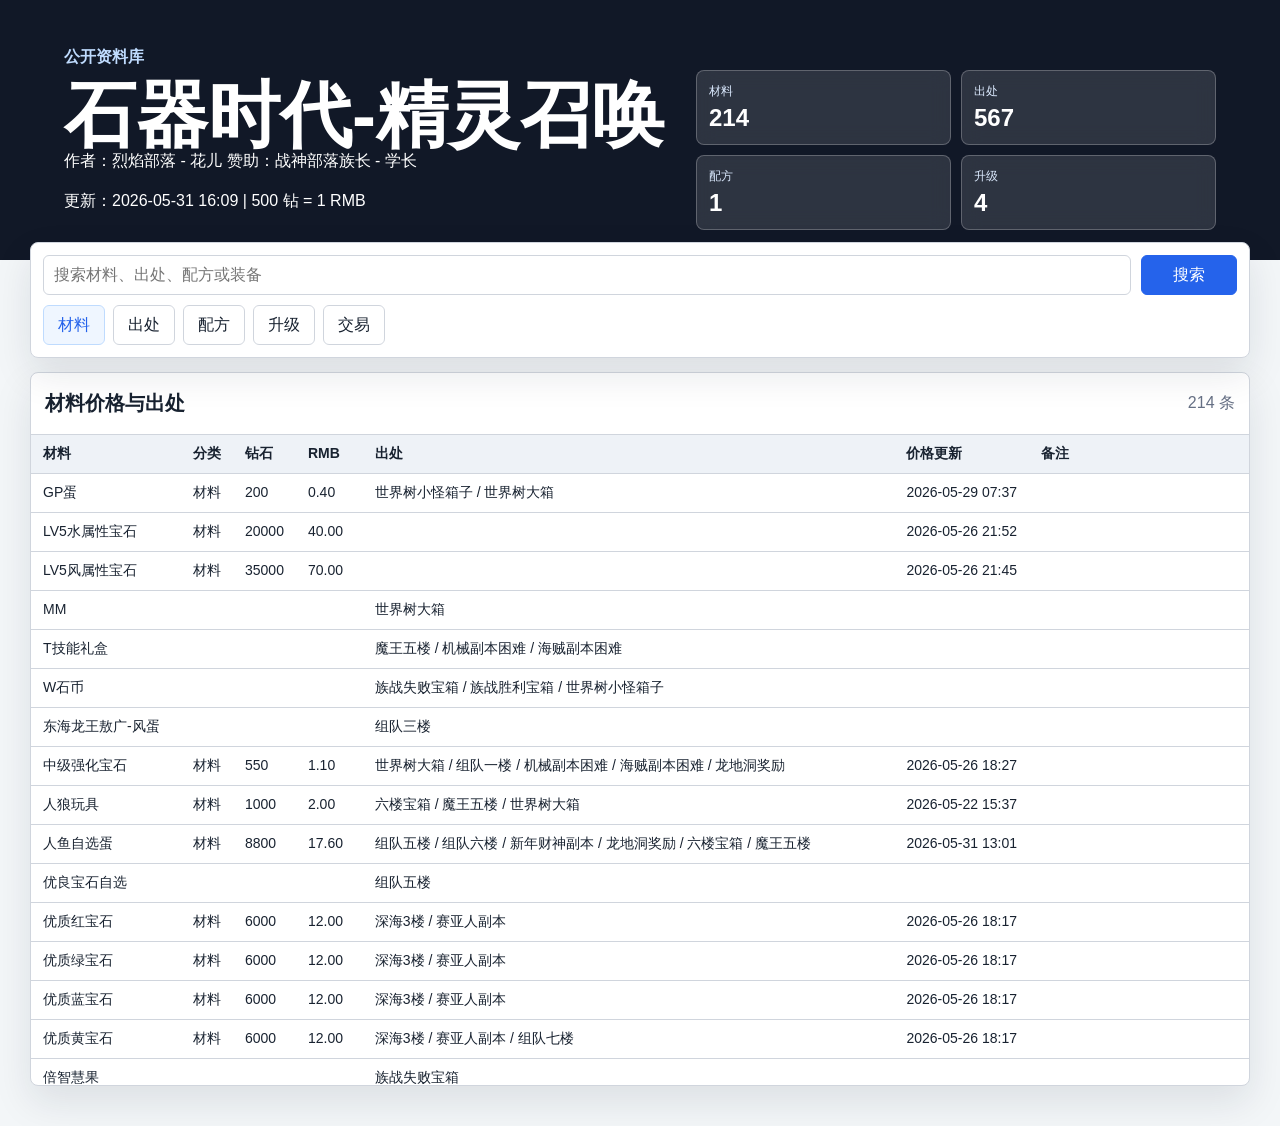
==== index.html @ 15d81a4f "Update index.html" ====
<!doctype html>
<html lang="zh-CN">
  <head>
    <meta charset="utf-8" />
    <meta name="viewport" content="width=device-width, initial-scale=1" />
    <title>石器时代-精灵召唤</title>
    <link rel="stylesheet" href="styles.css" />
    <script src="app.js" defer></script>
  </head>
  <body>
    <header class="hero">
      <div class="hero-copy">
        <p class="eyebrow">公开资料库</p>
        <h1>石器时代-精灵召唤</h1>
        <div class="credits">
          <span>作者：烈焰部落 - 花儿</span>
          <span>赞助：战神部落族长 - 学长</span>
        </div>
        <p id="siteMeta">正在载入资料...</p>
      </div>
      <div class="summary-strip" id="summaryStrip"></div>
    </header>

    <main class="shell">
      <section class="search-band">
        <div class="search-row">
          <input id="searchInput" type="search" placeholder="搜索材料、出处、配方或装备" autocomplete="off" />
          <button id="searchButton">搜索</button>
        </div>
        <div class="tabs" role="tablist">
          <button class="tab active" data-view="materials">材料</button>
          <button class="tab" data-view="sources">出处</button>
          <button class="tab" data-view="recipes">配方</button>
          <button class="tab" data-view="upgrades">升级</button>
          <button class="tab" data-view="trade">交易</button>
        </div>
      </section>

      <section id="view-materials" class="view active">
        <div class="section-head">
          <h2>材料价格与出处</h2>
          <span id="materialsCount"></span>
        </div>
        <div class="table-wrap">
          <table id="materialsTable"></table>
        </div>
      </section>

      <section id="view-sources" class="view">
        <div class="section-head">
          <h2>出处掉落</h2>
          <span id="sourcesCount"></span>
        </div>
        <div id="sourceGroups" class="source-grid"></div>
      </section>

      <section id="view-recipes" class="view">
        <div class="section-head">
          <h2>配方计算</h2>
          <div class="inline-form">
            <label>目标数量 <input id="recipeTargetQty" type="number" min="1" value="1" /></label>
            <label>稳妥 <select id="recipeConfidence"><option value="0.90">90%</option><option value="0.95" selected>95%</option><option value="0.99">99%</option></select></label>
          </div>
        </div>
        <div id="recipeCards" class="card-grid"></div>
      </section>

      <section id="view-upgrades" class="view">
        <div class="section-head">
          <h2>升级材料</h2>
          <div class="inline-form">
            <label>起始 <input id="upgradeFrom" type="number" min="0" value="0" /></label>
            <label>目标 <input id="upgradeTo" type="number" min="1" value="20" /></label>
            <label>稳妥 <select id="upgradeConfidence"><option value="0.90">90%</option><option value="0.95" selected>95%</option><option value="0.99">99%</option></select></label>
          </div>
        </div>
        <div id="upgradeCards" class="card-grid"></div>
      </section>

      <section id="view-trade" class="view">
        <div class="section-head">
          <h2>交易钻石计算</h2>
          <span id="tradeRatioLabel"></span>
        </div>
        <div class="tool-grid">
          <article class="tool-panel">
            <h3>按到账反推</h3>
            <div class="tool-form">
              <label>希望对方到账 <input id="tradeTargetNet" type="number" min="0" value="10000" /></label>
              <label>交易税率 <input id="tradeTaxRate" type="number" min="0" max="99" step="0.1" value="5" /></label>
            </div>
            <div class="result-grid">
              <div class="result-box"><span>需要交易</span><strong id="tradeRequiredGross">-</strong></div>
              <div class="result-box"><span>扣税</span><strong id="tradeRequiredTax">-</strong></div>
              <div class="result-box"><span>预计到账</span><strong id="tradeGuaranteedNet">-</strong></div>
            </div>
          </article>
          <article class="tool-panel">
            <h3>按实际交易计算</h3>
            <div class="tool-form">
              <label>实际交易 <input id="tradeGross" type="number" min="0" value="10000" /></label>
            </div>
            <div class="result-grid">
              <div class="result-box"><span>对方收到</span><strong id="tradeActualNet">-</strong></div>
              <div class="result-box"><span>扣税</span><strong id="tradeActualTax">-</strong></div>
              <div class="result-box"><span>折合 RMB</span><strong id="tradeActualRmb">-</strong></div>
            </div>
          </article>
        </div>
      </section>
    </main>
  </body>
</html>
---- styles.css ----
:root {
  --ink: #182230;
  --muted: #667085;
  --line: #d0d5dd;
  --paper: #ffffff;
  --mist: #f3f6f8;
  --navy: #111827;
  --blue: #2563eb;
  --teal: #0f766e;
  --amber: #b45309;
  --rose: #be123c;
  --shadow: 0 16px 38px rgba(24, 34, 48, 0.1);
  font-family: -apple-system, BlinkMacSystemFont, "Segoe UI", "PingFang SC", "Microsoft YaHei", sans-serif;
}

* {
  box-sizing: border-box;
}

body {
  margin: 0;
  background: var(--mist);
  color: var(--ink);
}

button,
input,
select {
  font: inherit;
}

button {
  min-height: 40px;
  border: 1px solid var(--line);
  border-radius: 6px;
  background: var(--paper);
  color: var(--ink);
  padding: 0 14px;
  cursor: pointer;
}

button:hover {
  border-color: var(--blue);
}

input,
select {
  min-height: 40px;
  border: 1px solid var(--line);
  border-radius: 6px;
  padding: 8px 10px;
  background: white;
  color: var(--ink);
}

.hero {
  min-height: 260px;
  display: grid;
  grid-template-columns: minmax(0, 1fr) minmax(280px, 520px);
  gap: 24px;
  align-items: end;
  padding: 42px clamp(18px, 5vw, 72px) 30px;
  background: #111827;
  color: white;
}

.eyebrow {
  margin: 0 0 10px;
  color: #bfdbfe;
  font-size: 14px;
  font-weight: 700;
}

.hero h1 {
  margin: 0;
  font-size: clamp(38px, 6vw, 72px);
  line-height: 1;
  letter-spacing: 0;
}

.hero p {
  max-width: 760px;
  font-size: 16px;
  line-height: 1.6;
}

.summary-strip {
  display: grid;
  grid-template-columns: repeat(2, minmax(0, 1fr));
  gap: 10px;
}

.summary-card {
  border: 1px solid rgba(255, 255, 255, 0.24);
  border-radius: 8px;
  padding: 12px;
  background: rgba(255, 255, 255, 0.12);
  backdrop-filter: blur(10px);
}

.summary-card span {
  display: block;
  color: #dbeafe;
  font-size: 12px;
}

.summary-card strong {
  display: block;
  margin-top: 4px;
  font-size: 24px;
}

.shell {
  width: min(1220px, calc(100vw - 28px));
  margin: -18px auto 40px;
}

.search-band,
.view {
  background: var(--paper);
  border: 1px solid var(--line);
  border-radius: 8px;
  box-shadow: var(--shadow);
}

.search-band {
  position: sticky;
  top: 0;
  z-index: 5;
  padding: 12px;
  margin-bottom: 14px;
}

.search-row {
  display: grid;
  grid-template-columns: minmax(0, 1fr) auto;
  gap: 10px;
}

.search-row button {
  background: var(--blue);
  border-color: var(--blue);
  color: white;
  min-width: 96px;
}

.tabs {
  display: flex;
  gap: 8px;
  overflow-x: auto;
  padding-top: 10px;
}

.tab.active {
  border-color: #bfdbfe;
  background: #eff6ff;
  color: var(--blue);
}

.view {
  display: none;
  overflow: hidden;
}

.view.active {
  display: block;
}

.section-head {
  display: flex;
  justify-content: space-between;
  gap: 16px;
  align-items: center;
  min-height: 62px;
  padding: 12px 14px;
  border-bottom: 1px solid var(--line);
}

.section-head h2 {
  margin: 0;
  font-size: 20px;
}

.section-head span {
  color: var(--muted);
}

.inline-form {
  display: flex;
  gap: 10px;
  flex-wrap: wrap;
  align-items: center;
  color: var(--muted);
  font-size: 13px;
}

.inline-form input,
.inline-form select {
  width: 92px;
  min-height: 34px;
}

.table-wrap {
  overflow: auto;
  max-height: 650px;
}

table {
  width: 100%;
  border-collapse: collapse;
  font-size: 14px;
}

th,
td {
  padding: 10px 12px;
  border-bottom: 1px solid var(--line);
  text-align: left;
  vertical-align: top;
  white-space: nowrap;
}

th {
  position: sticky;
  top: 0;
  background: #eef2f7;
  z-index: 2;
}

td.wrap {
  white-space: normal;
  min-width: 220px;
}

.source-grid,
.card-grid {
  display: grid;
  grid-template-columns: repeat(auto-fit, minmax(300px, 1fr));
  gap: 12px;
  padding: 14px;
}

.source-card,
.info-card {
  border: 1px solid var(--line);
  border-radius: 8px;
  background: #fbfcfe;
  padding: 12px;
}

.source-card h3,
.info-card h3 {
  margin: 0 0 8px;
  font-size: 17px;
}

.chip-row {
  display: flex;
  flex-wrap: wrap;
  gap: 6px;
}

.chip {
  border: 1px solid #c7d2fe;
  background: #eef2ff;
  color: #3730a3;
  border-radius: 999px;
  padding: 4px 8px;
  font-size: 12px;
}

.metric-grid {
  display: grid;
  grid-template-columns: repeat(3, minmax(0, 1fr));
  gap: 8px;
  margin: 10px 0;
}

.metric {
  border: 1px solid var(--line);
  border-radius: 8px;
  background: white;
  padding: 8px;
}

.metric span {
  display: block;
  color: var(--muted);
  font-size: 12px;
}

.metric strong {
  color: var(--teal);
}

.materials-list {
  margin: 10px 0 0;
  padding: 0;
  list-style: none;
}

.materials-list li {
  display: flex;
  justify-content: space-between;
  gap: 12px;
  border-top: 1px solid var(--line);
  padding: 8px 0;
}

.muted {
  color: var(--muted);
}

.empty {
  padding: 22px;
  color: var(--muted);
}

@media (max-width: 820px) {
  .hero {
    grid-template-columns: 1fr;
    min-height: 320px;
  }

  .summary-strip {
    grid-template-columns: repeat(2, minmax(0, 1fr));
  }

  .section-head {
    align-items: flex-start;
    flex-direction: column;
  }
}

@media (max-width: 560px) {
  .hero {
    padding: 34px 16px 26px;
  }

  .summary-strip,
  .search-row,
  .metric-grid {
    grid-template-columns: 1fr;
  }

  th,
  td {
    padding: 9px 10px;
  }
}
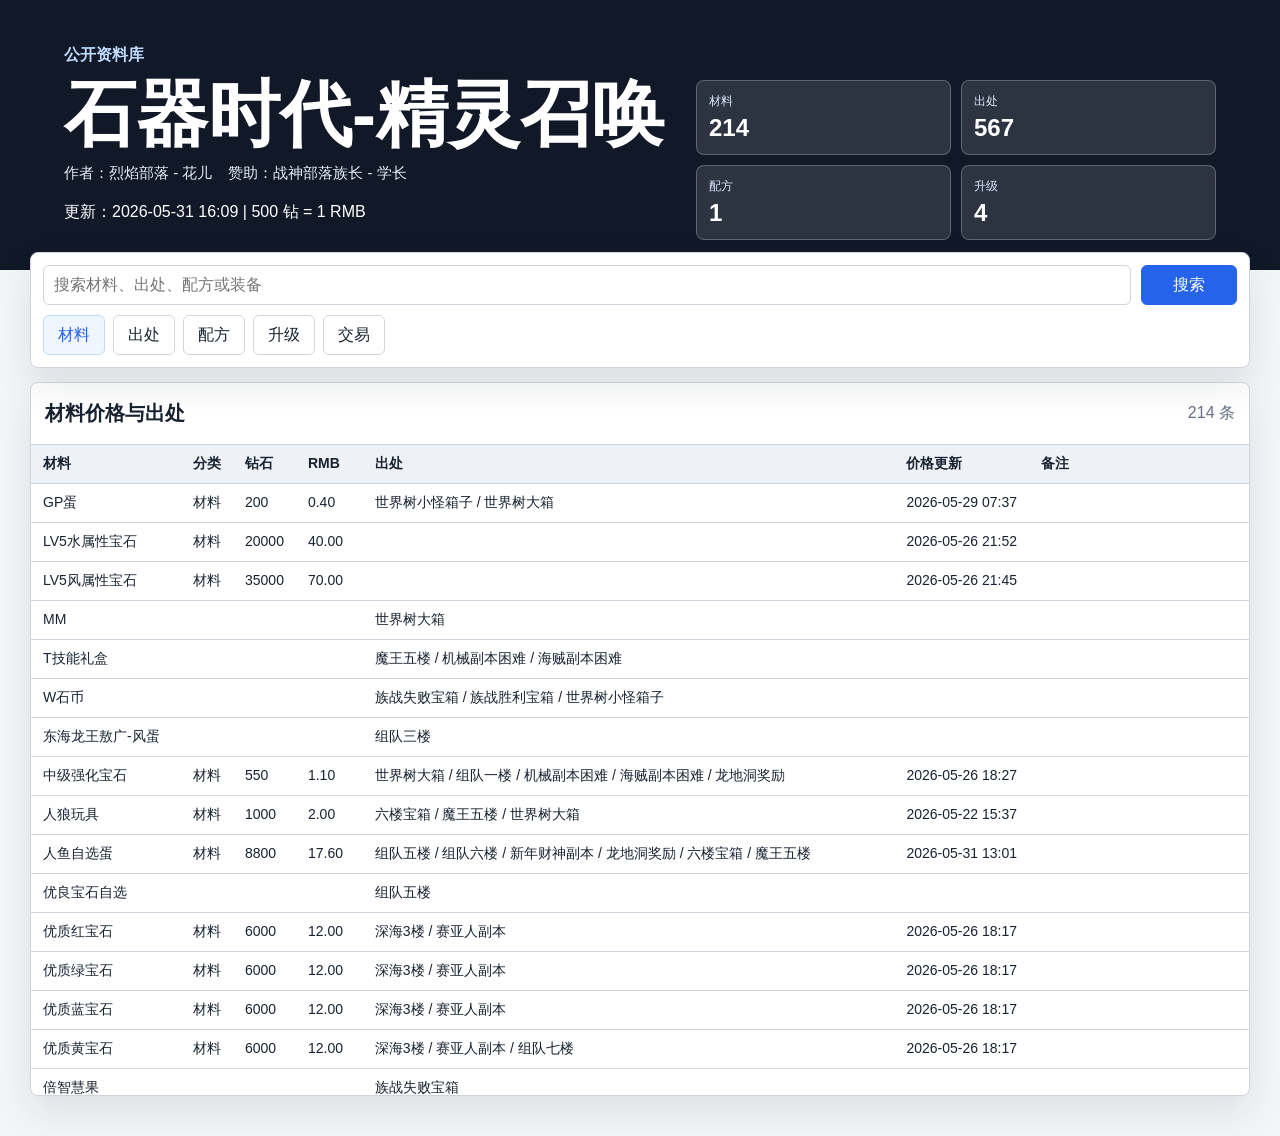
==== commit 29f99bcb: "Update index.html" ====
--- a/index.html
+++ b/index.html
@@ -4,8 +4,8 @@
     <meta charset="utf-8" />
     <meta name="viewport" content="width=device-width, initial-scale=1" />
     <title>石器时代-精灵召唤</title>
-    <link rel="stylesheet" href="styles.css" />
-    <script src="app.js" defer></script>
+    <link rel="stylesheet" href="styles.css?v=20260531-trade" />
+    <script src="app.js?v=20260531-trade" defer></script>
   </head>
   <body>
     <header class="hero">
--- a/styles.css
+++ b/styles.css
@@ -84,6 +84,15 @@
   line-height: 1.6;
 }
 
+.credits {
+  display: flex;
+  flex-wrap: wrap;
+  gap: 8px 16px;
+  margin-top: 14px;
+  color: #e5edf8;
+  font-size: 15px;
+}
+
 .summary-strip {
   display: grid;
   grid-template-columns: repeat(2, minmax(0, 1fr));
@@ -311,6 +320,66 @@
   color: var(--muted);
 }
 
+.tool-grid {
+  display: grid;
+  grid-template-columns: repeat(2, minmax(0, 1fr));
+  gap: 14px;
+  padding: 14px;
+}
+
+.tool-panel {
+  border: 1px solid var(--line);
+  border-radius: 8px;
+  background: #fbfcfe;
+  padding: 14px;
+}
+
+.tool-panel h3 {
+  margin: 0 0 12px;
+  font-size: 17px;
+}
+
+.tool-form {
+  display: grid;
+  grid-template-columns: repeat(2, minmax(0, 1fr));
+  gap: 10px;
+  color: var(--muted);
+  font-size: 13px;
+}
+
+.tool-form label {
+  display: grid;
+  gap: 6px;
+}
+
+.result-grid {
+  display: grid;
+  grid-template-columns: repeat(3, minmax(0, 1fr));
+  gap: 8px;
+  margin-top: 12px;
+}
+
+.result-box {
+  border: 1px solid var(--line);
+  border-radius: 8px;
+  background: white;
+  padding: 10px;
+}
+
+.result-box span {
+  display: block;
+  color: var(--muted);
+  font-size: 12px;
+}
+
+.result-box strong {
+  display: block;
+  margin-top: 4px;
+  color: var(--teal);
+  font-size: 18px;
+  word-break: break-word;
+}
+
 .empty {
   padding: 22px;
   color: var(--muted);
@@ -330,6 +399,10 @@
     align-items: flex-start;
     flex-direction: column;
   }
+
+  .tool-grid {
+    grid-template-columns: 1fr;
+  }
 }
 
 @media (max-width: 560px) {
@@ -339,7 +412,9 @@
 
   .summary-strip,
   .search-row,
-  .metric-grid {
+  .metric-grid,
+  .tool-form,
+  .result-grid {
     grid-template-columns: 1fr;
   }
 
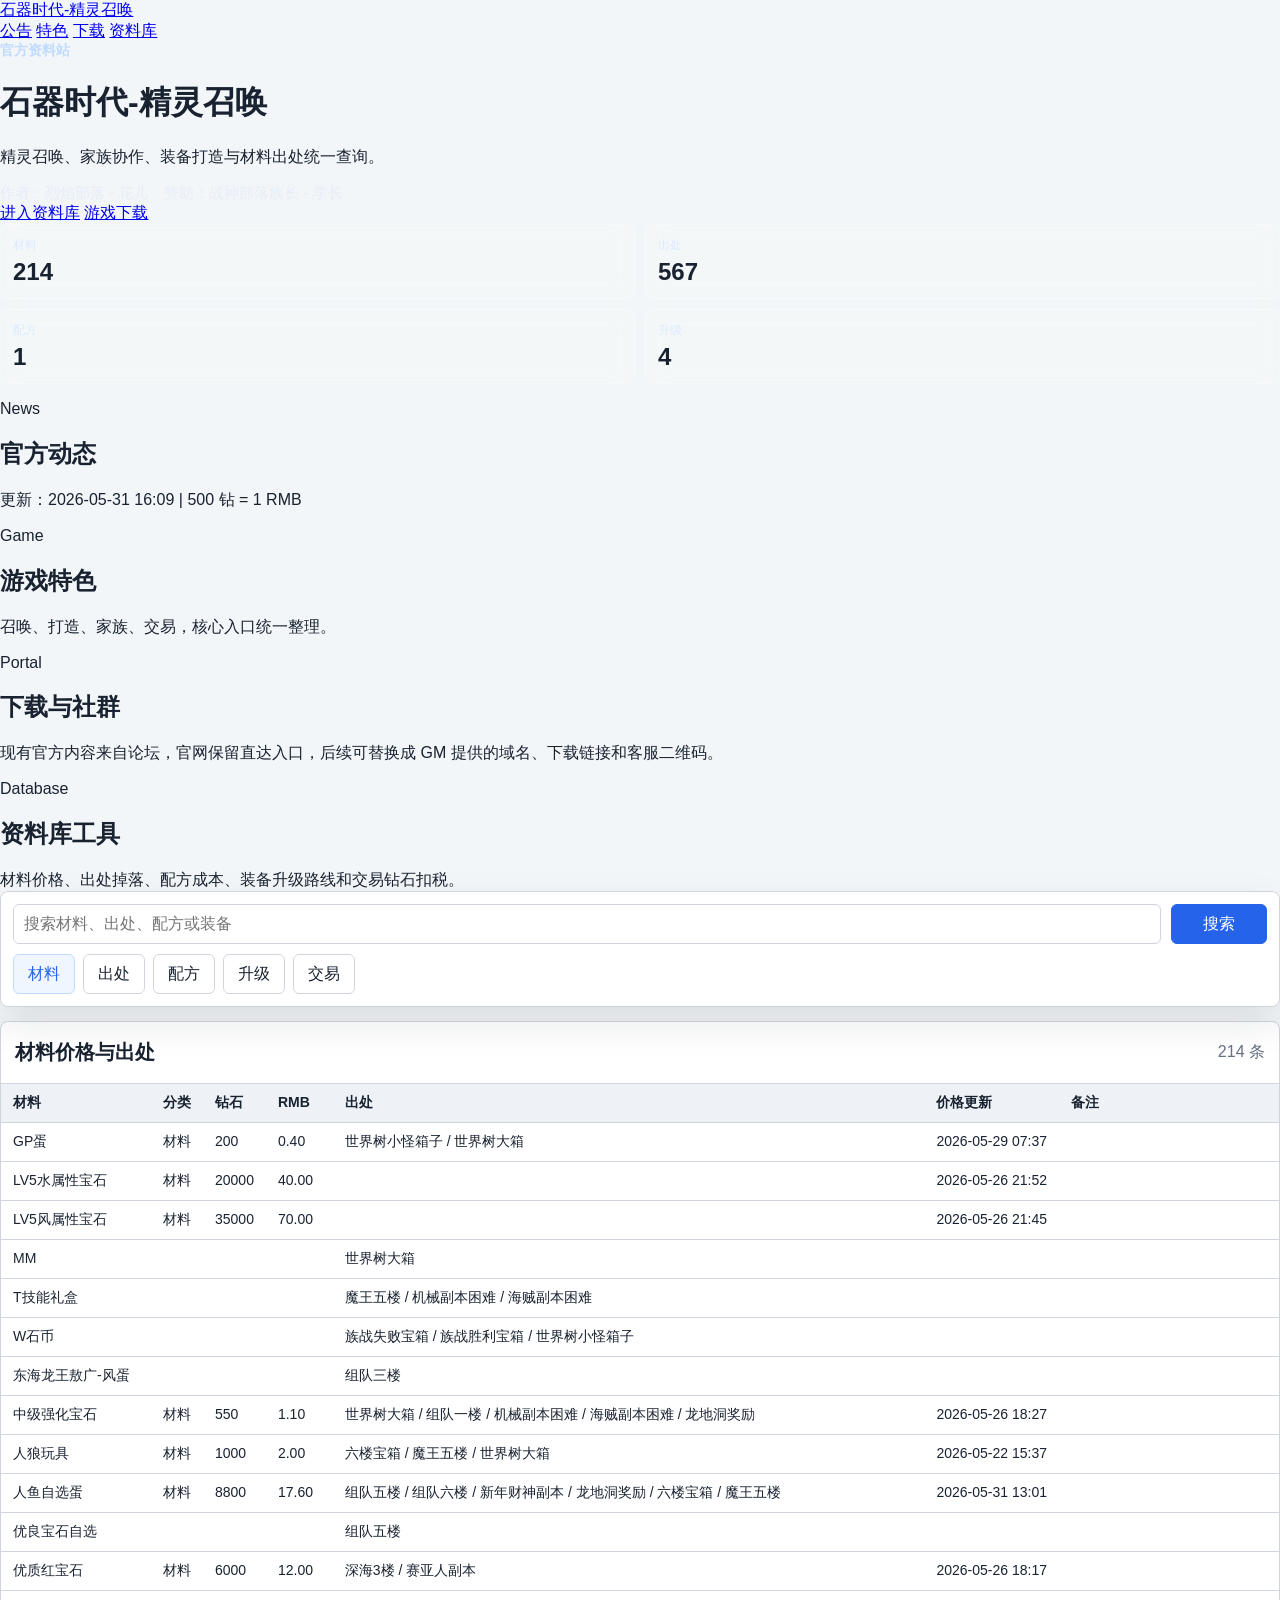
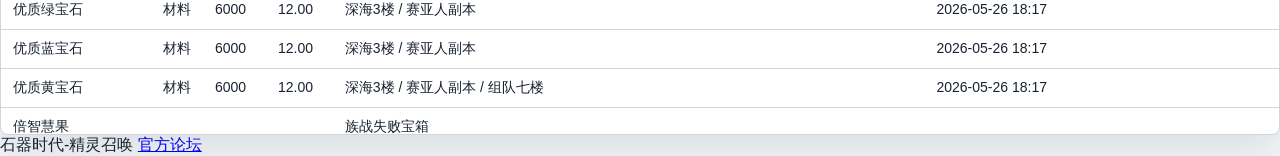
==== commit f5db8409: "Redesign official homepage" ====
--- a/index.html
+++ b/index.html
@@ -4,110 +4,167 @@
     <meta charset="utf-8" />
     <meta name="viewport" content="width=device-width, initial-scale=1" />
     <title>石器时代-精灵召唤</title>
-    <link rel="stylesheet" href="styles.css?v=20260531-trade" />
-    <script src="app.js?v=20260531-trade" defer></script>
+    <meta name="description" content="石器时代-精灵召唤官方网站，提供公告、下载、攻略入口、材料库、升级计算与交易钻石计算。" />
+    <link rel="stylesheet" href="styles.css?v=20260531-official" />
+    <script src="app.js?v=20260531-official" defer></script>
   </head>
   <body>
-    <header class="hero">
-      <div class="hero-copy">
-        <p class="eyebrow">公开资料库</p>
-        <h1>石器时代-精灵召唤</h1>
-        <div class="credits">
-          <span>作者：烈焰部落 - 花儿</span>
-          <span>赞助：战神部落族长 - 学长</span>
+    <header class="site-hero" id="home">
+      <nav class="site-nav" aria-label="主导航">
+        <a class="brand-mark" href="#home">石器时代-精灵召唤</a>
+        <div class="nav-links">
+          <a href="#news">公告</a>
+          <a href="#features">特色</a>
+          <a href="#download">下载</a>
+          <a href="#database">资料库</a>
         </div>
-        <p id="siteMeta">正在载入资料...</p>
+      </nav>
+
+      <div class="hero-grid">
+        <div class="hero-copy">
+          <p class="eyebrow" id="heroBadge">官方资料站</p>
+          <h1 id="heroTitle">石器时代-精灵召唤</h1>
+          <p id="heroBody">精灵召唤、家族协作、装备打造与材料出处统一查询。</p>
+          <div class="credits">
+            <span id="heroAuthor">作者：烈焰部落 - 花儿</span>
+            <span id="heroSponsor">赞助：战神部落族长 - 学长</span>
+          </div>
+          <div class="hero-actions">
+            <a class="primary-action" href="#database">进入资料库</a>
+            <a class="secondary-action" id="heroDownloadLink" href="https://www.djinhe.cn/forum.php?mod=forumdisplay&fid=2" target="_blank" rel="noopener">游戏下载</a>
+          </div>
+        </div>
+        <div class="summary-strip" id="summaryStrip"></div>
       </div>
-      <div class="summary-strip" id="summaryStrip"></div>
     </header>
 
-    <main class="shell">
-      <section class="search-band">
-        <div class="search-row">
-          <input id="searchInput" type="search" placeholder="搜索材料、出处、配方或装备" autocomplete="off" />
-          <button id="searchButton">搜索</button>
+    <main>
+      <section class="official-section intro-band" id="news">
+        <div class="section-title">
+          <p>News</p>
+          <h2>官方动态</h2>
+          <span id="siteMeta">正在载入资料...</span>
         </div>
-        <div class="tabs" role="tablist">
-          <button class="tab active" data-view="materials">材料</button>
-          <button class="tab" data-view="sources">出处</button>
-          <button class="tab" data-view="recipes">配方</button>
-          <button class="tab" data-view="upgrades">升级</button>
-          <button class="tab" data-view="trade">交易</button>
-        </div>
+        <div class="news-grid" id="officialAnnouncements"></div>
       </section>
 
-      <section id="view-materials" class="view active">
-        <div class="section-head">
-          <h2>材料价格与出处</h2>
-          <span id="materialsCount"></span>
+      <section class="official-section" id="features">
+        <div class="section-title">
+          <p>Game</p>
+          <h2>游戏特色</h2>
+          <span>召唤、打造、家族、交易，核心入口统一整理。</span>
         </div>
-        <div class="table-wrap">
-          <table id="materialsTable"></table>
-        </div>
+        <div class="feature-grid" id="featureGrid"></div>
       </section>
 
-      <section id="view-sources" class="view">
-        <div class="section-head">
-          <h2>出处掉落</h2>
-          <span id="sourcesCount"></span>
+      <section class="official-section download-band" id="download">
+        <div class="download-copy">
+          <p>Portal</p>
+          <h2>下载与社群</h2>
+          <span>现有官方内容来自论坛，官网保留直达入口，后续可替换成 GM 提供的域名、下载链接和客服二维码。</span>
         </div>
-        <div id="sourceGroups" class="source-grid"></div>
+        <div class="link-grid" id="officialLinks"></div>
       </section>
 
-      <section id="view-recipes" class="view">
-        <div class="section-head">
-          <h2>配方计算</h2>
-          <div class="inline-form">
-            <label>目标数量 <input id="recipeTargetQty" type="number" min="1" value="1" /></label>
-            <label>稳妥 <select id="recipeConfidence"><option value="0.90">90%</option><option value="0.95" selected>95%</option><option value="0.99">99%</option></select></label>
+      <section class="database-shell" id="database">
+        <div class="database-head">
+          <p>Database</p>
+          <h2>资料库工具</h2>
+          <span>材料价格、出处掉落、配方成本、装备升级路线和交易钻石扣税。</span>
+        </div>
+
+        <section class="search-band">
+          <div class="search-row">
+            <input id="searchInput" type="search" placeholder="搜索材料、出处、配方或装备" autocomplete="off" />
+            <button id="searchButton">搜索</button>
           </div>
-        </div>
-        <div id="recipeCards" class="card-grid"></div>
-      </section>
+          <div class="tabs" role="tablist">
+            <button class="tab active" data-view="materials">材料</button>
+            <button class="tab" data-view="sources">出处</button>
+            <button class="tab" data-view="recipes">配方</button>
+            <button class="tab" data-view="upgrades">升级</button>
+            <button class="tab" data-view="trade">交易</button>
+          </div>
+        </section>
 
-      <section id="view-upgrades" class="view">
-        <div class="section-head">
-          <h2>升级材料</h2>
-          <div class="inline-form">
-            <label>起始 <input id="upgradeFrom" type="number" min="0" value="0" /></label>
-            <label>目标 <input id="upgradeTo" type="number" min="1" value="20" /></label>
-            <label>稳妥 <select id="upgradeConfidence"><option value="0.90">90%</option><option value="0.95" selected>95%</option><option value="0.99">99%</option></select></label>
+        <section id="view-materials" class="view active">
+          <div class="section-head">
+            <h2>材料价格与出处</h2>
+            <span id="materialsCount"></span>
           </div>
-        </div>
-        <div id="upgradeCards" class="card-grid"></div>
-      </section>
+          <div class="table-wrap">
+            <table id="materialsTable"></table>
+          </div>
+        </section>
 
-      <section id="view-trade" class="view">
-        <div class="section-head">
-          <h2>交易钻石计算</h2>
-          <span id="tradeRatioLabel"></span>
-        </div>
-        <div class="tool-grid">
-          <article class="tool-panel">
-            <h3>按到账反推</h3>
-            <div class="tool-form">
-              <label>希望对方到账 <input id="tradeTargetNet" type="number" min="0" value="10000" /></label>
-              <label>交易税率 <input id="tradeTaxRate" type="number" min="0" max="99" step="0.1" value="5" /></label>
+        <section id="view-sources" class="view">
+          <div class="section-head">
+            <h2>出处掉落</h2>
+            <span id="sourcesCount"></span>
+          </div>
+          <div id="sourceGroups" class="source-grid"></div>
+        </section>
+
+        <section id="view-recipes" class="view">
+          <div class="section-head">
+            <h2>配方计算</h2>
+            <div class="inline-form">
+              <label>目标数量 <input id="recipeTargetQty" type="number" min="1" value="1" /></label>
+              <label>稳妥 <select id="recipeConfidence"><option value="0.90">90%</option><option value="0.95" selected>95%</option><option value="0.99">99%</option></select></label>
             </div>
-            <div class="result-grid">
-              <div class="result-box"><span>需要交易</span><strong id="tradeRequiredGross">-</strong></div>
-              <div class="result-box"><span>扣税</span><strong id="tradeRequiredTax">-</strong></div>
-              <div class="result-box"><span>预计到账</span><strong id="tradeGuaranteedNet">-</strong></div>
+          </div>
+          <div id="recipeCards" class="card-grid"></div>
+        </section>
+
+        <section id="view-upgrades" class="view">
+          <div class="section-head">
+            <h2>升级材料</h2>
+            <div class="inline-form">
+              <label>起始 <input id="upgradeFrom" type="number" min="0" value="0" /></label>
+              <label>目标 <input id="upgradeTo" type="number" min="1" value="20" /></label>
+              <label>稳妥 <select id="upgradeConfidence"><option value="0.90">90%</option><option value="0.95" selected>95%</option><option value="0.99">99%</option></select></label>
             </div>
-          </article>
-          <article class="tool-panel">
-            <h3>按实际交易计算</h3>
-            <div class="tool-form">
-              <label>实际交易 <input id="tradeGross" type="number" min="0" value="10000" /></label>
-            </div>
-            <div class="result-grid">
-              <div class="result-box"><span>对方收到</span><strong id="tradeActualNet">-</strong></div>
-              <div class="result-box"><span>扣税</span><strong id="tradeActualTax">-</strong></div>
-              <div class="result-box"><span>折合 RMB</span><strong id="tradeActualRmb">-</strong></div>
-            </div>
-          </article>
-        </div>
+          </div>
+          <div id="upgradeCards" class="card-grid"></div>
+        </section>
+
+        <section id="view-trade" class="view">
+          <div class="section-head">
+            <h2>交易钻石计算</h2>
+            <span id="tradeRatioLabel"></span>
+          </div>
+          <div class="tool-grid">
+            <article class="tool-panel">
+              <h3>按到账反推</h3>
+              <div class="tool-form">
+                <label>希望对方到账 <input id="tradeTargetNet" type="number" min="0" value="10000" /></label>
+                <label>交易税率 <input id="tradeTaxRate" type="number" min="0" max="99" step="0.1" value="5" /></label>
+              </div>
+              <div class="result-grid">
+                <div class="result-box"><span>需要交易</span><strong id="tradeRequiredGross">-</strong></div>
+                <div class="result-box"><span>扣税</span><strong id="tradeRequiredTax">-</strong></div>
+                <div class="result-box"><span>预计到账</span><strong id="tradeGuaranteedNet">-</strong></div>
+              </div>
+            </article>
+            <article class="tool-panel">
+              <h3>按实际交易计算</h3>
+              <div class="tool-form">
+                <label>实际交易 <input id="tradeGross" type="number" min="0" value="10000" /></label>
+              </div>
+              <div class="result-grid">
+                <div class="result-box"><span>对方收到</span><strong id="tradeActualNet">-</strong></div>
+                <div class="result-box"><span>扣税</span><strong id="tradeActualTax">-</strong></div>
+                <div class="result-box"><span>折合 RMB</span><strong id="tradeActualRmb">-</strong></div>
+              </div>
+            </article>
+          </div>
+        </section>
       </section>
     </main>
+
+    <footer class="site-footer">
+      <span>石器时代-精灵召唤</span>
+      <a href="https://www.djinhe.cn/" target="_blank" rel="noopener">官方论坛</a>
+    </footer>
   </body>
 </html>
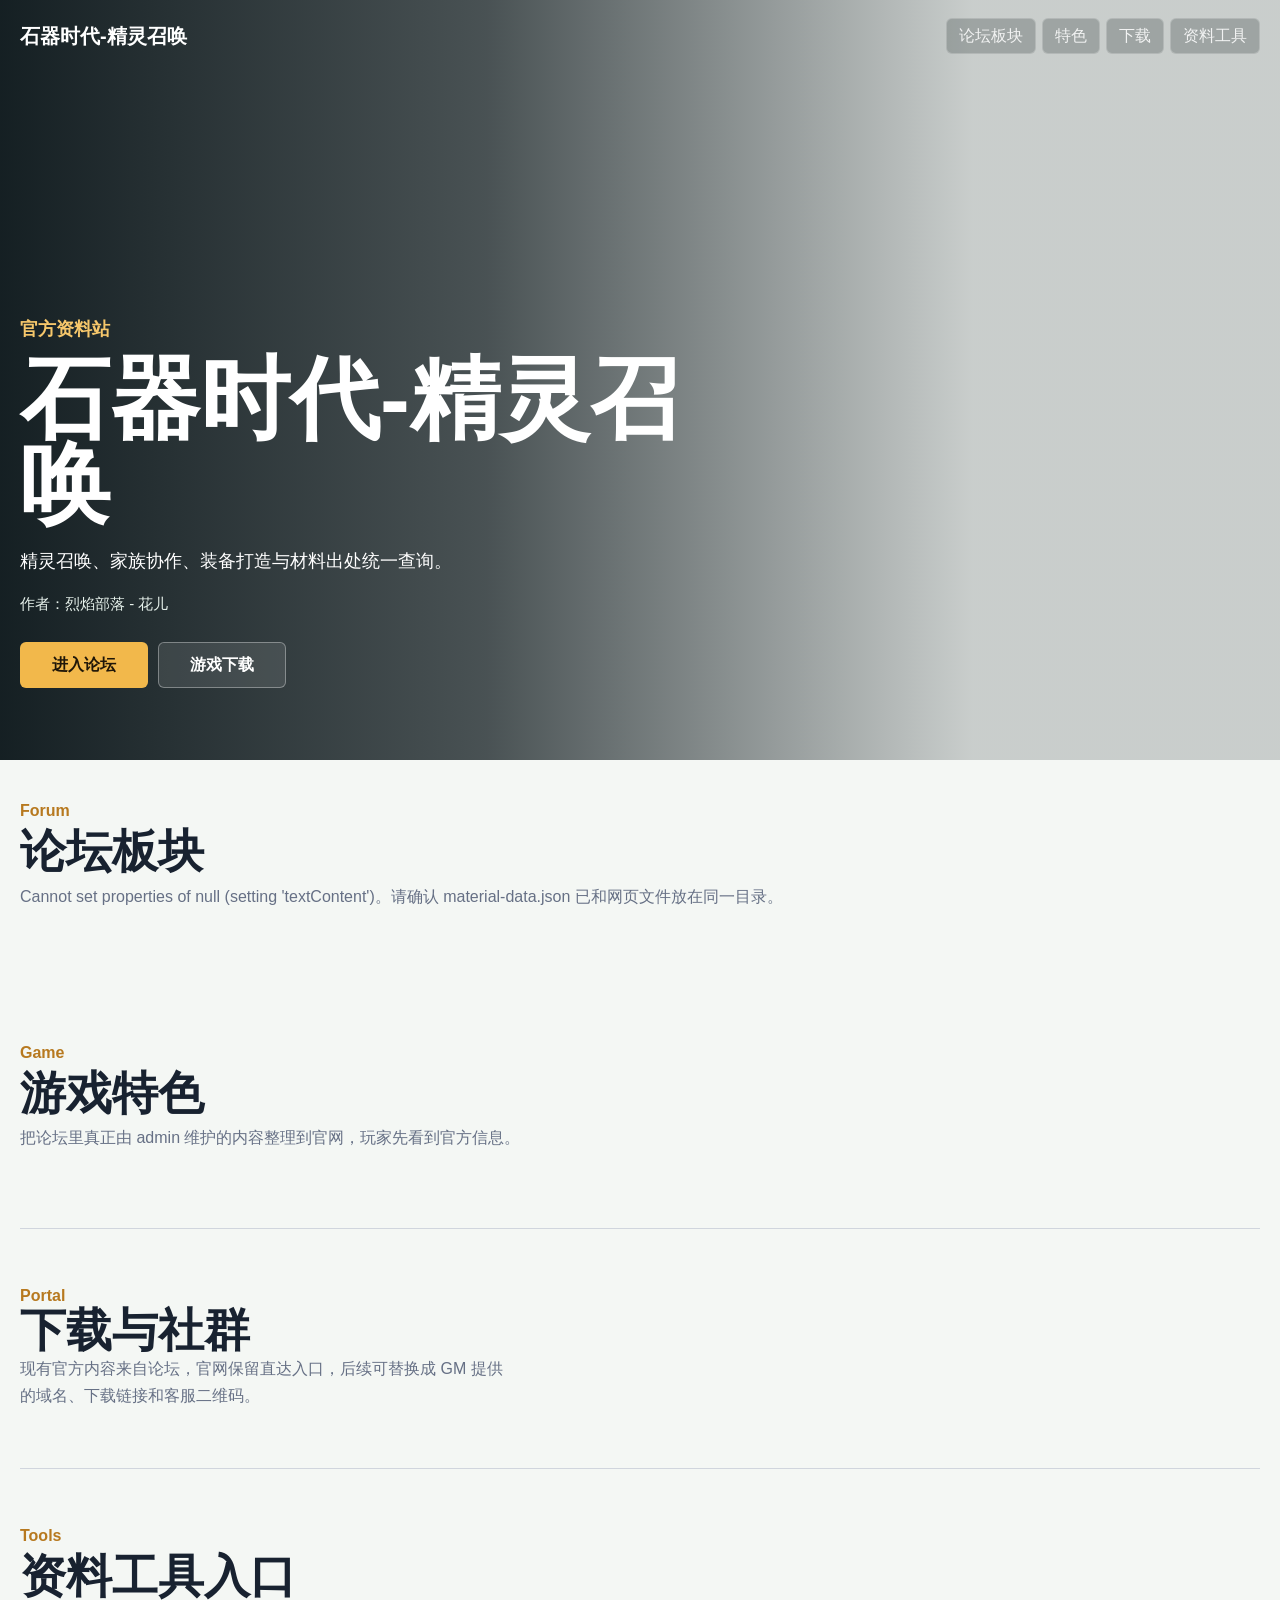
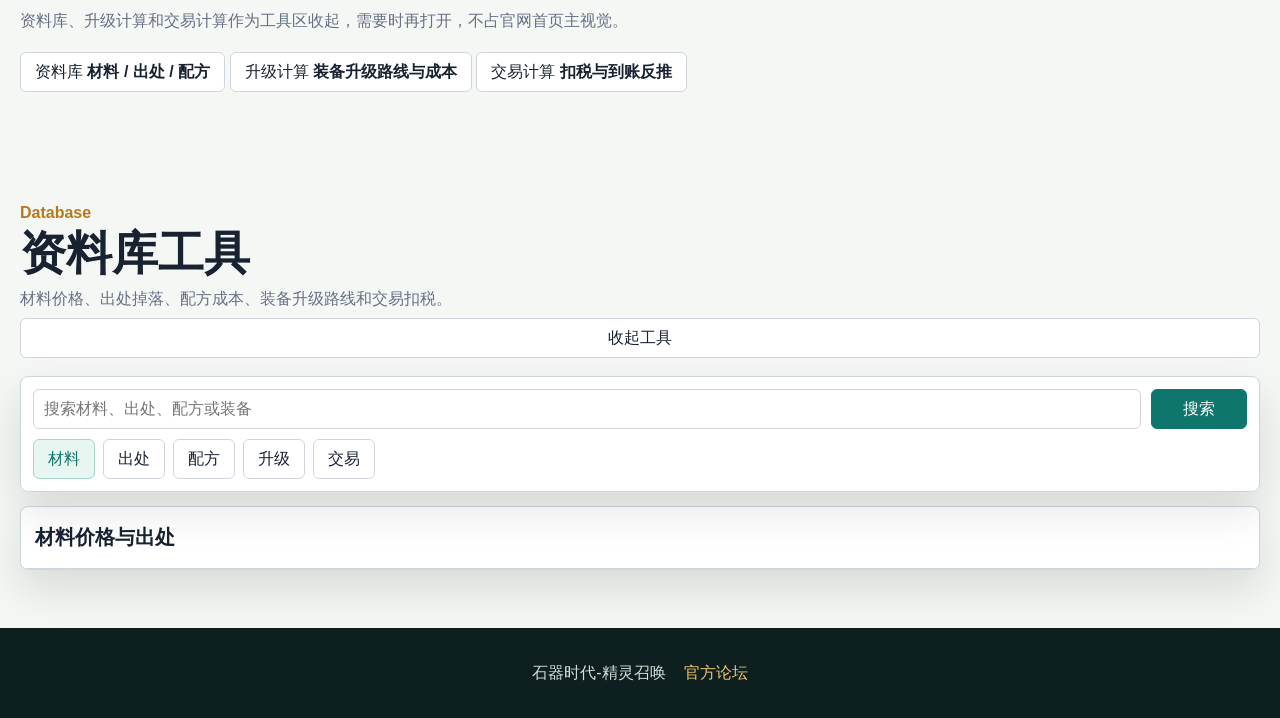
==== commit 86cadac3: "Refine official homepage structure" ====
--- a/index.html
+++ b/index.html
@@ -4,19 +4,19 @@
     <meta charset="utf-8" />
     <meta name="viewport" content="width=device-width, initial-scale=1" />
     <title>石器时代-精灵召唤</title>
-    <meta name="description" content="石器时代-精灵召唤官方网站，提供公告、下载、攻略入口、材料库、升级计算与交易钻石计算。" />
-    <link rel="stylesheet" href="styles.css?v=20260531-official" />
-    <script src="app.js?v=20260531-official" defer></script>
+    <meta name="description" content="石器时代-精灵召唤官方网站，提供公告、下载、攻略、活动、客服与资料库工具入口。" />
+    <link rel="stylesheet" href="styles.css?v=20260531-forum" />
+    <script src="app.js?v=20260531-forum" defer></script>
   </head>
   <body>
     <header class="site-hero" id="home">
       <nav class="site-nav" aria-label="主导航">
         <a class="brand-mark" href="#home">石器时代-精灵召唤</a>
         <div class="nav-links">
-          <a href="#news">公告</a>
+          <a href="#boards">论坛板块</a>
           <a href="#features">特色</a>
           <a href="#download">下载</a>
-          <a href="#database">资料库</a>
+          <a href="#tools" data-open-tools>资料工具</a>
         </div>
       </nav>
 
@@ -24,13 +24,12 @@
         <div class="hero-copy">
           <p class="eyebrow" id="heroBadge">官方资料站</p>
           <h1 id="heroTitle">石器时代-精灵召唤</h1>
-          <p id="heroBody">精灵召唤、家族协作、装备打造与材料出处统一查询。</p>
+          <p id="heroBody">经典回合、精灵养成、家族协作与活动公告统一整理。</p>
           <div class="credits">
             <span id="heroAuthor">作者：烈焰部落 - 花儿</span>
-            <span id="heroSponsor">赞助：战神部落族长 - 学长</span>
           </div>
           <div class="hero-actions">
-            <a class="primary-action" href="#database">进入资料库</a>
+            <a class="primary-action" href="https://www.djinhe.cn/" target="_blank" rel="noopener">进入论坛</a>
             <a class="secondary-action" id="heroDownloadLink" href="https://www.djinhe.cn/forum.php?mod=forumdisplay&fid=2" target="_blank" rel="noopener">游戏下载</a>
           </div>
         </div>
@@ -39,20 +38,20 @@
     </header>
 
     <main>
-      <section class="official-section intro-band" id="news">
+      <section class="official-section intro-band" id="boards">
         <div class="section-title">
-          <p>News</p>
-          <h2>官方动态</h2>
+          <p>Forum</p>
+          <h2>论坛板块</h2>
           <span id="siteMeta">正在载入资料...</span>
         </div>
-        <div class="news-grid" id="officialAnnouncements"></div>
+        <div class="board-grid" id="forumBoards"></div>
       </section>
 
       <section class="official-section" id="features">
         <div class="section-title">
           <p>Game</p>
           <h2>游戏特色</h2>
-          <span>召唤、打造、家族、交易，核心入口统一整理。</span>
+          <span>把论坛里真正由 admin 维护的内容整理到官网，玩家先看到官方信息。</span>
         </div>
         <div class="feature-grid" id="featureGrid"></div>
       </section>
@@ -66,11 +65,34 @@
         <div class="link-grid" id="officialLinks"></div>
       </section>
 
-      <section class="database-shell" id="database">
+      <section class="official-section tools-gateway" id="tools">
+        <div class="section-title">
+          <p>Tools</p>
+          <h2>资料工具入口</h2>
+          <span>资料库、升级计算和交易计算作为工具区收起，需要时再打开，不占官网首页主视觉。</span>
+        </div>
+        <div class="tool-entry-grid">
+          <button class="tool-entry" type="button" data-open-tools data-tool-view="materials">
+            <span>资料库</span>
+            <strong>材料 / 出处 / 配方</strong>
+          </button>
+          <button class="tool-entry" type="button" data-open-tools data-tool-view="upgrades">
+            <span>升级计算</span>
+            <strong>装备升级路线与成本</strong>
+          </button>
+          <button class="tool-entry" type="button" data-open-tools data-tool-view="trade">
+            <span>交易计算</span>
+            <strong>扣税与到账反推</strong>
+          </button>
+        </div>
+      </section>
+
+      <section class="database-shell is-hidden" id="database">
         <div class="database-head">
           <p>Database</p>
           <h2>资料库工具</h2>
-          <span>材料价格、出处掉落、配方成本、装备升级路线和交易钻石扣税。</span>
+          <span>材料价格、出处掉落、配方成本、装备升级路线和交易扣税。</span>
+          <button id="closeToolsButton" class="ghost-button" type="button">收起工具</button>
         </div>
 
         <section class="search-band">
--- a/styles.css
+++ b/styles.css
@@ -3,24 +3,34 @@
   --muted: #667085;
   --line: #d0d5dd;
   --paper: #ffffff;
-  --mist: #f3f6f8;
-  --navy: #111827;
+  --mist: #f4f7f4;
+  --deep: #0d1f1e;
+  --teal: #0f766e;
+  --green: #2f6f3e;
+  --amber: #b7791f;
+  --red: #b42318;
   --blue: #2563eb;
-  --teal: #0f766e;
-  --amber: #b45309;
-  --rose: #be123c;
-  --shadow: 0 16px 38px rgba(24, 34, 48, 0.1);
+  --shadow: 0 18px 42px rgba(22, 36, 32, 0.13);
   font-family: -apple-system, BlinkMacSystemFont, "Segoe UI", "PingFang SC", "Microsoft YaHei", sans-serif;
 }
 
 * {
   box-sizing: border-box;
+}
+
+html {
+  scroll-behavior: smooth;
 }
 
 body {
   margin: 0;
   background: var(--mist);
   color: var(--ink);
+}
+
+a {
+  color: inherit;
+  text-decoration: none;
 }
 
 button,
@@ -40,7 +50,7 @@
 }
 
 button:hover {
-  border-color: var(--blue);
+  border-color: var(--teal);
 }
 
 input,
@@ -53,44 +63,119 @@
   color: var(--ink);
 }
 
-.hero {
-  min-height: 260px;
-  display: grid;
-  grid-template-columns: minmax(0, 1fr) minmax(280px, 520px);
-  gap: 24px;
+.site-hero {
+  min-height: min(760px, 86vh);
+  color: white;
+  background-image:
+    linear-gradient(90deg, rgba(7, 18, 22, 0.94) 0%, rgba(7, 18, 22, 0.72) 38%, rgba(7, 18, 22, 0.18) 76%),
+    url("[data-uri]");
+  background-size: cover;
+  background-position: center;
+  display: grid;
+  grid-template-rows: auto 1fr;
+}
+
+.site-nav {
+  width: min(1240px, calc(100vw - 32px));
+  margin: 0 auto;
+  min-height: 72px;
+  display: flex;
+  align-items: center;
+  justify-content: space-between;
+  gap: 20px;
+}
+
+.brand-mark {
+  font-weight: 800;
+  font-size: 20px;
+}
+
+.nav-links {
+  display: flex;
+  gap: 6px;
+  flex-wrap: wrap;
+  justify-content: flex-end;
+}
+
+.nav-links a {
+  min-height: 36px;
+  display: inline-flex;
+  align-items: center;
+  border: 1px solid rgba(255, 255, 255, 0.22);
+  border-radius: 6px;
+  padding: 0 12px;
+  color: rgba(255, 255, 255, 0.86);
+  background: rgba(8, 18, 20, 0.22);
+}
+
+.hero-grid {
+  width: min(1240px, calc(100vw - 32px));
+  margin: 0 auto;
+  padding: 42px 0 72px;
+  display: grid;
+  grid-template-columns: minmax(0, 1fr) minmax(280px, 460px);
+  gap: clamp(24px, 5vw, 70px);
   align-items: end;
-  padding: 42px clamp(18px, 5vw, 72px) 30px;
-  background: #111827;
-  color: white;
 }
 
 .eyebrow {
-  margin: 0 0 10px;
-  color: #bfdbfe;
+  margin: 0 0 12px;
+  color: #f6c76b;
   font-size: 14px;
-  font-weight: 700;
-}
-
-.hero h1 {
+  font-weight: 800;
+}
+
+.hero-copy h1 {
   margin: 0;
-  font-size: clamp(38px, 6vw, 72px);
-  line-height: 1;
+  max-width: 760px;
+  font-size: clamp(42px, 7vw, 92px);
+  line-height: 0.96;
   letter-spacing: 0;
 }
 
-.hero p {
-  max-width: 760px;
-  font-size: 16px;
-  line-height: 1.6;
+.hero-copy p {
+  max-width: 660px;
+  font-size: 18px;
+  line-height: 1.7;
 }
 
 .credits {
   display: flex;
   flex-wrap: wrap;
   gap: 8px 16px;
-  margin-top: 14px;
-  color: #e5edf8;
+  margin-top: 16px;
+  color: #e7f2ec;
   font-size: 15px;
+}
+
+.hero-actions {
+  display: flex;
+  flex-wrap: wrap;
+  gap: 10px;
+  margin-top: 28px;
+}
+
+.primary-action,
+.secondary-action {
+  min-height: 46px;
+  min-width: 128px;
+  display: inline-flex;
+  align-items: center;
+  justify-content: center;
+  border-radius: 6px;
+  padding: 0 18px;
+  font-weight: 800;
+}
+
+.primary-action {
+  background: #f2b84b;
+  color: #1f1608;
+}
+
+.secondary-action {
+  border: 1px solid rgba(255, 255, 255, 0.34);
+  background: rgba(255, 255, 255, 0.1);
+  color: white;
 }
 
 .summary-strip {
@@ -102,26 +187,134 @@
 .summary-card {
   border: 1px solid rgba(255, 255, 255, 0.24);
   border-radius: 8px;
-  padding: 12px;
-  background: rgba(255, 255, 255, 0.12);
-  backdrop-filter: blur(10px);
+  padding: 14px;
+  background: rgba(8, 18, 20, 0.45);
+  backdrop-filter: blur(8px);
 }
 
 .summary-card span {
   display: block;
-  color: #dbeafe;
+  color: #cae9dc;
   font-size: 12px;
 }
 
 .summary-card strong {
   display: block;
   margin-top: 4px;
-  font-size: 24px;
-}
-
-.shell {
-  width: min(1220px, calc(100vw - 28px));
-  margin: -18px auto 40px;
+  font-size: 22px;
+}
+
+.official-section,
+.database-shell {
+  width: min(1240px, calc(100vw - 32px));
+  margin: 0 auto;
+  padding: 58px 0;
+}
+
+.intro-band {
+  padding-top: 42px;
+}
+
+.section-title,
+.database-head {
+  display: grid;
+  gap: 6px;
+  margin-bottom: 18px;
+}
+
+.section-title p,
+.database-head p,
+.download-copy p {
+  margin: 0;
+  color: var(--amber);
+  font-weight: 800;
+}
+
+.section-title h2,
+.database-head h2,
+.download-copy h2 {
+  margin: 0;
+  font-size: clamp(28px, 4vw, 46px);
+  line-height: 1.1;
+  letter-spacing: 0;
+}
+
+.section-title span,
+.database-head span,
+.download-copy span {
+  color: var(--muted);
+  line-height: 1.7;
+}
+
+.news-grid,
+.feature-grid,
+.link-grid {
+  display: grid;
+  grid-template-columns: repeat(3, minmax(0, 1fr));
+  gap: 14px;
+}
+
+.news-card,
+.feature-card,
+.link-card {
+  min-height: 156px;
+  border: 1px solid var(--line);
+  border-radius: 8px;
+  background: var(--paper);
+  box-shadow: var(--shadow);
+  padding: 18px;
+  display: grid;
+  align-content: start;
+  gap: 10px;
+}
+
+.feature-card {
+  min-height: 184px;
+}
+
+.badge {
+  width: fit-content;
+  min-height: 28px;
+  display: inline-flex;
+  align-items: center;
+  border-radius: 6px;
+  padding: 0 9px;
+  color: white;
+  background: var(--green);
+  font-size: 12px;
+  font-weight: 800;
+}
+
+.news-card h3,
+.feature-card h3,
+.link-card h3 {
+  margin: 0;
+  font-size: 20px;
+}
+
+.news-card p,
+.feature-card p,
+.link-card p {
+  margin: 0;
+  color: var(--muted);
+  line-height: 1.65;
+}
+
+.link-card {
+  min-height: 132px;
+}
+
+.download-band {
+  display: grid;
+  grid-template-columns: minmax(240px, 0.82fr) minmax(0, 1.18fr);
+  gap: 28px;
+  align-items: start;
+  border-top: 1px solid var(--line);
+  border-bottom: 1px solid var(--line);
+}
+
+.database-shell {
+  padding-top: 54px;
 }
 
 .search-band,
@@ -147,8 +340,8 @@
 }
 
 .search-row button {
-  background: var(--blue);
-  border-color: var(--blue);
+  background: var(--teal);
+  border-color: var(--teal);
   color: white;
   min-width: 96px;
 }
@@ -161,9 +354,9 @@
 }
 
 .tab.active {
-  border-color: #bfdbfe;
-  background: #eff6ff;
-  color: var(--blue);
+  border-color: #a7d5ca;
+  background: #e8f6f2;
+  color: var(--teal);
 }
 
 .view {
@@ -232,7 +425,7 @@
 th {
   position: sticky;
   top: 0;
-  background: #eef2f7;
+  background: #edf3f0;
   z-index: 2;
 }
 
@@ -253,7 +446,7 @@
 .info-card {
   border: 1px solid var(--line);
   border-radius: 8px;
-  background: #fbfcfe;
+  background: #fbfcfb;
   padding: 12px;
 }
 
@@ -270,9 +463,9 @@
 }
 
 .chip {
-  border: 1px solid #c7d2fe;
-  background: #eef2ff;
-  color: #3730a3;
+  border: 1px solid #a7d5ca;
+  background: #e8f6f2;
+  color: #075b53;
   border-radius: 999px;
   padding: 4px 8px;
   font-size: 12px;
@@ -330,7 +523,7 @@
 .tool-panel {
   border: 1px solid var(--line);
   border-radius: 8px;
-  background: #fbfcfe;
+  background: #fbfcfb;
   padding: 14px;
 }
 
@@ -385,14 +578,61 @@
   color: var(--muted);
 }
 
-@media (max-width: 820px) {
-  .hero {
+.site-footer {
+  min-height: 90px;
+  display: flex;
+  justify-content: center;
+  align-items: center;
+  gap: 18px;
+  padding: 24px;
+  color: #d4dfd9;
+  background: var(--deep);
+}
+
+.site-footer a {
+  color: #f2c66d;
+}
+
+@media (max-width: 920px) {
+  .hero-grid,
+  .download-band {
     grid-template-columns: 1fr;
-    min-height: 320px;
-  }
-
-  .summary-strip {
+  }
+
+  .summary-strip,
+  .news-grid,
+  .feature-grid,
+  .link-grid {
     grid-template-columns: repeat(2, minmax(0, 1fr));
+  }
+}
+
+@media (max-width: 680px) {
+  .site-hero {
+    min-height: 720px;
+    background-position: center right;
+  }
+
+  .site-nav {
+    align-items: flex-start;
+    flex-direction: column;
+    padding: 16px 0 0;
+  }
+
+  .hero-grid {
+    padding: 24px 0 48px;
+  }
+
+  .summary-strip,
+  .news-grid,
+  .feature-grid,
+  .link-grid,
+  .search-row,
+  .metric-grid,
+  .tool-grid,
+  .tool-form,
+  .result-grid {
+    grid-template-columns: 1fr;
   }
 
   .section-head {
@@ -400,22 +640,10 @@
     flex-direction: column;
   }
 
-  .tool-grid {
-    grid-template-columns: 1fr;
-  }
-}
-
-@media (max-width: 560px) {
-  .hero {
-    padding: 34px 16px 26px;
-  }
-
-  .summary-strip,
-  .search-row,
-  .metric-grid,
-  .tool-form,
-  .result-grid {
-    grid-template-columns: 1fr;
+  .official-section,
+  .database-shell {
+    width: min(100vw - 24px, 1240px);
+    padding: 42px 0;
   }
 
   th,
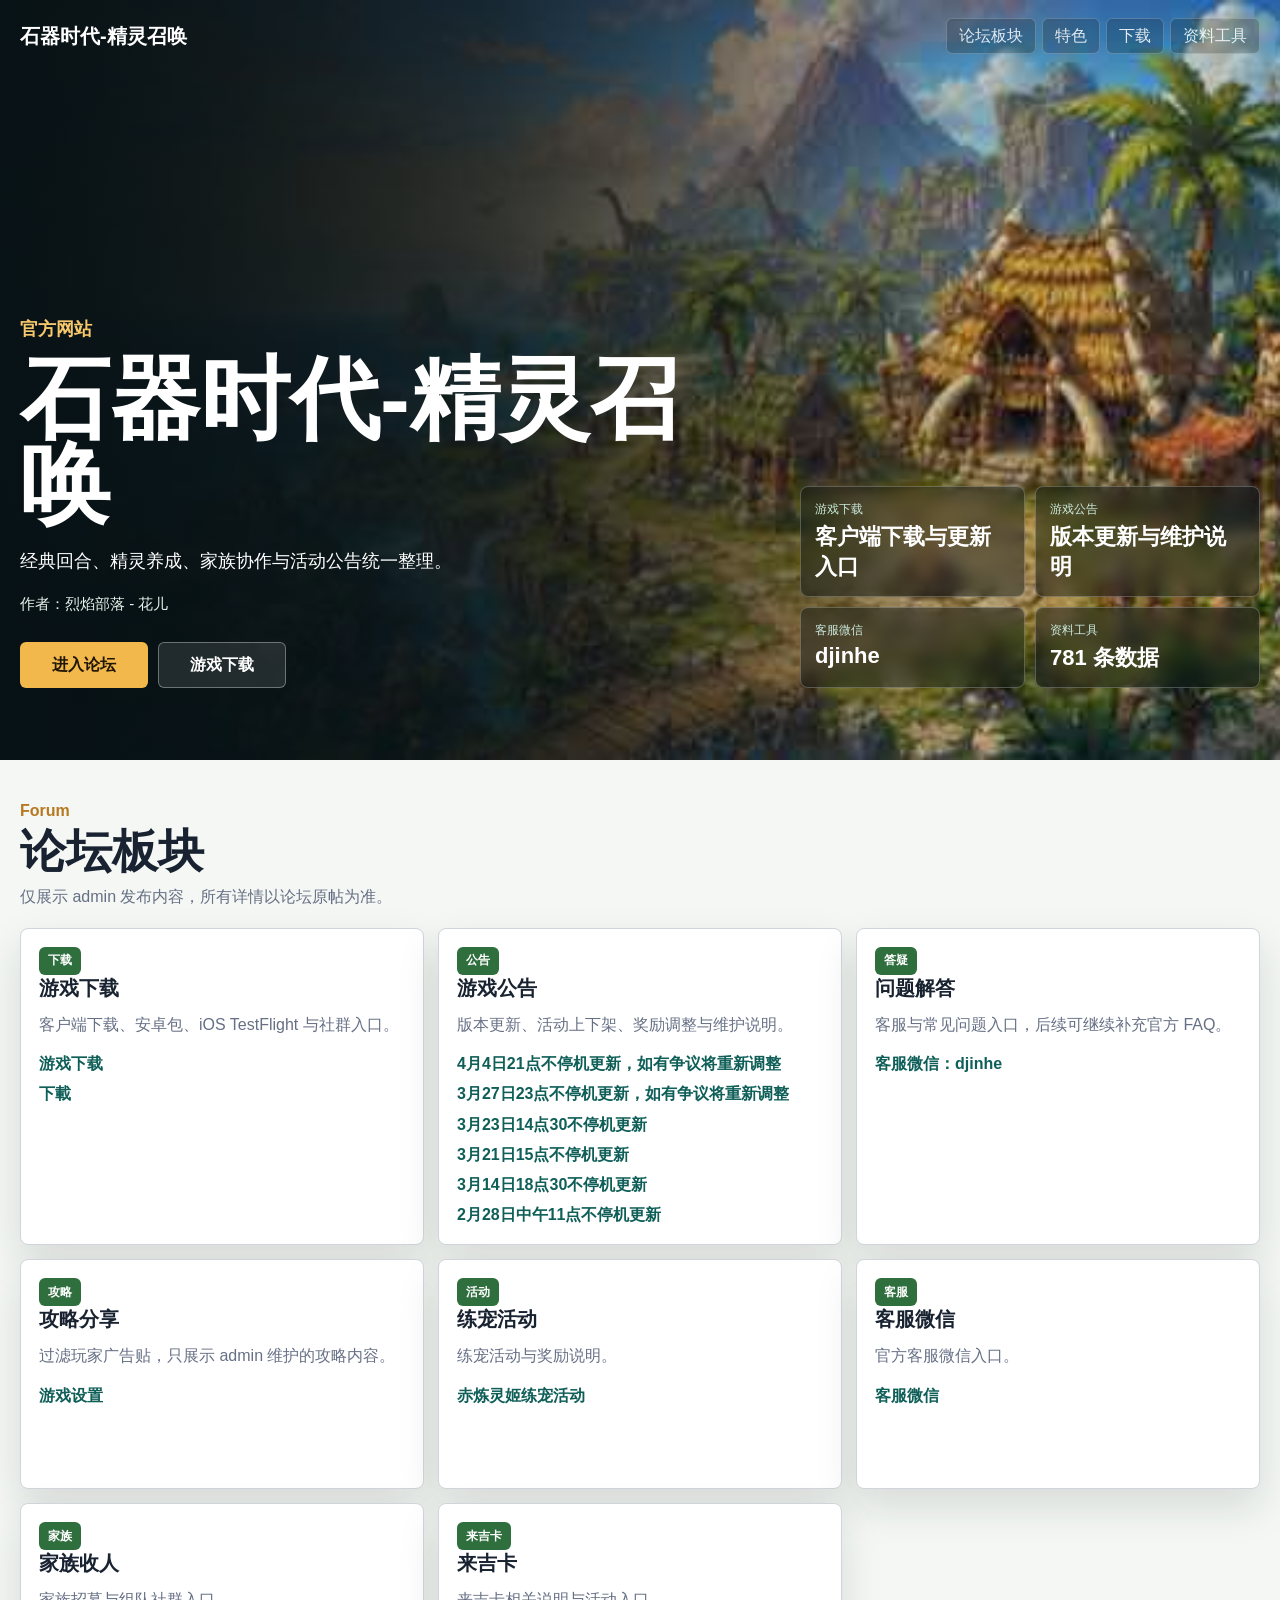
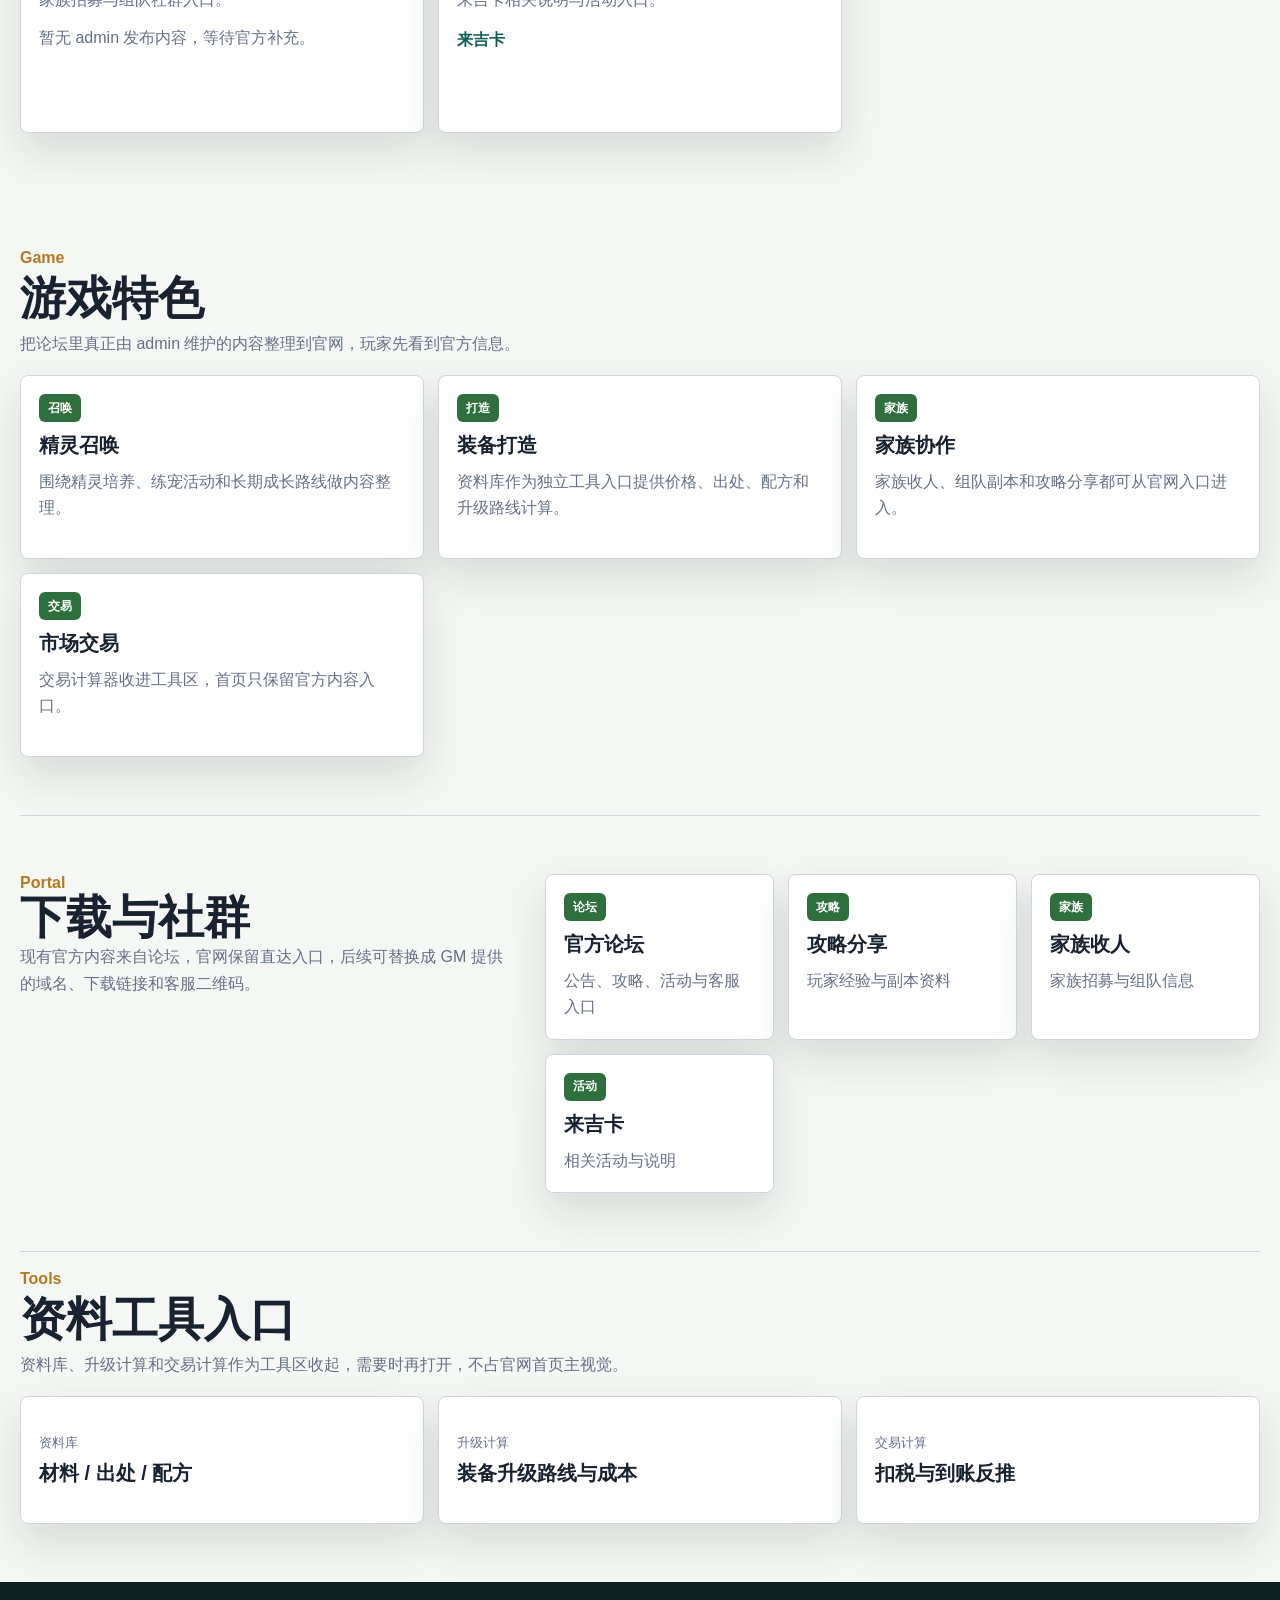
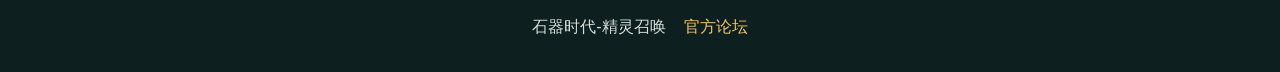
==== commit d9212281: "Remove unofficial trade ratio from homepage tools" ====
--- a/index.html
+++ b/index.html
@@ -153,7 +153,7 @@
         <section id="view-trade" class="view">
           <div class="section-head">
             <h2>交易钻石计算</h2>
-            <span id="tradeRatioLabel"></span>
+            <span>仅计算交易扣税，不展示非官方钻石换算。</span>
           </div>
           <div class="tool-grid">
             <article class="tool-panel">
@@ -176,7 +176,6 @@
               <div class="result-grid">
                 <div class="result-box"><span>对方收到</span><strong id="tradeActualNet">-</strong></div>
                 <div class="result-box"><span>扣税</span><strong id="tradeActualTax">-</strong></div>
-                <div class="result-box"><span>折合 RMB</span><strong id="tradeActualRmb">-</strong></div>
               </div>
             </article>
           </div>
--- a/styles.css
+++ b/styles.css
@@ -67,8 +67,8 @@
   min-height: min(760px, 86vh);
   color: white;
   background-image:
-    linear-gradient(90deg, rgba(7, 18, 22, 0.94) 0%, rgba(7, 18, 22, 0.72) 38%, rgba(7, 18, 22, 0.18) 76%),
-    url("[data-uri]");
+    linear-gradient(90deg, rgba(7, 18, 22, 0.95) 0%, rgba(7, 18, 22, 0.72) 38%, rgba(7, 18, 22, 0.18) 76%),
+    url("[data-uri]");
   background-size: cover;
   background-position: center;
   display: grid;
@@ -223,7 +223,7 @@
 }
 
 .section-title p,
-.database-head p,
+database-head p,
 .download-copy p {
   margin: 0;
   color: var(--amber);
@@ -246,7 +246,7 @@
   line-height: 1.7;
 }
 
-.news-grid,
+.board-grid,
 .feature-grid,
 .link-grid {
   display: grid;
@@ -254,7 +254,7 @@
   gap: 14px;
 }
 
-.news-card,
+.board-card,
 .feature-card,
 .link-card {
   min-height: 156px;
@@ -266,6 +266,10 @@
   display: grid;
   align-content: start;
   gap: 10px;
+}
+
+.board-card {
+  min-height: 230px;
 }
 
 .feature-card {
@@ -285,19 +289,64 @@
   font-weight: 800;
 }
 
-.news-card h3,
+.board-card h3,
 .feature-card h3,
 .link-card h3 {
   margin: 0;
   font-size: 20px;
 }
 
-.news-card p,
+.board-card p,
 .feature-card p,
 .link-card p {
   margin: 0;
   color: var(--muted);
   line-height: 1.65;
+}
+
+.post-list {
+  display: grid;
+  gap: 7px;
+  margin-top: 4px;
+}
+
+.post-list a {
+  display: block;
+  color: #0f5f58;
+  font-weight: 700;
+  line-height: 1.45;
+}
+
+.tools-gateway {
+  padding-top: 18px;
+}
+
+.tool-entry-grid {
+  display: grid;
+  grid-template-columns: repeat(3, minmax(0, 1fr));
+  gap: 14px;
+}
+
+.tool-entry {
+  min-height: 128px;
+  display: grid;
+  align-content: center;
+  justify-items: start;
+  gap: 8px;
+  border-radius: 8px;
+  padding: 18px;
+  text-align: left;
+  box-shadow: var(--shadow);
+}
+
+.tool-entry span {
+  color: var(--muted);
+  font-size: 13px;
+}
+
+.tool-entry strong {
+  color: var(--ink);
+  font-size: 20px;
 }
 
 .link-card {
@@ -315,6 +364,17 @@
 
 .database-shell {
   padding-top: 54px;
+}
+
+.database-shell.is-hidden {
+  display: none;
+}
+
+.ghost-button {
+  width: fit-content;
+  border-color: #a7d5ca;
+  color: var(--teal);
+  background: #e8f6f2;
 }
 
 .search-band,
@@ -600,9 +660,10 @@
   }
 
   .summary-strip,
-  .news-grid,
+  .board-grid,
   .feature-grid,
-  .link-grid {
+  .link-grid,
+  .tool-entry-grid {
     grid-template-columns: repeat(2, minmax(0, 1fr));
   }
 }
@@ -624,9 +685,10 @@
   }
 
   .summary-strip,
-  .news-grid,
+  .board-grid,
   .feature-grid,
   .link-grid,
+  .tool-entry-grid,
   .search-row,
   .metric-grid,
   .tool-grid,
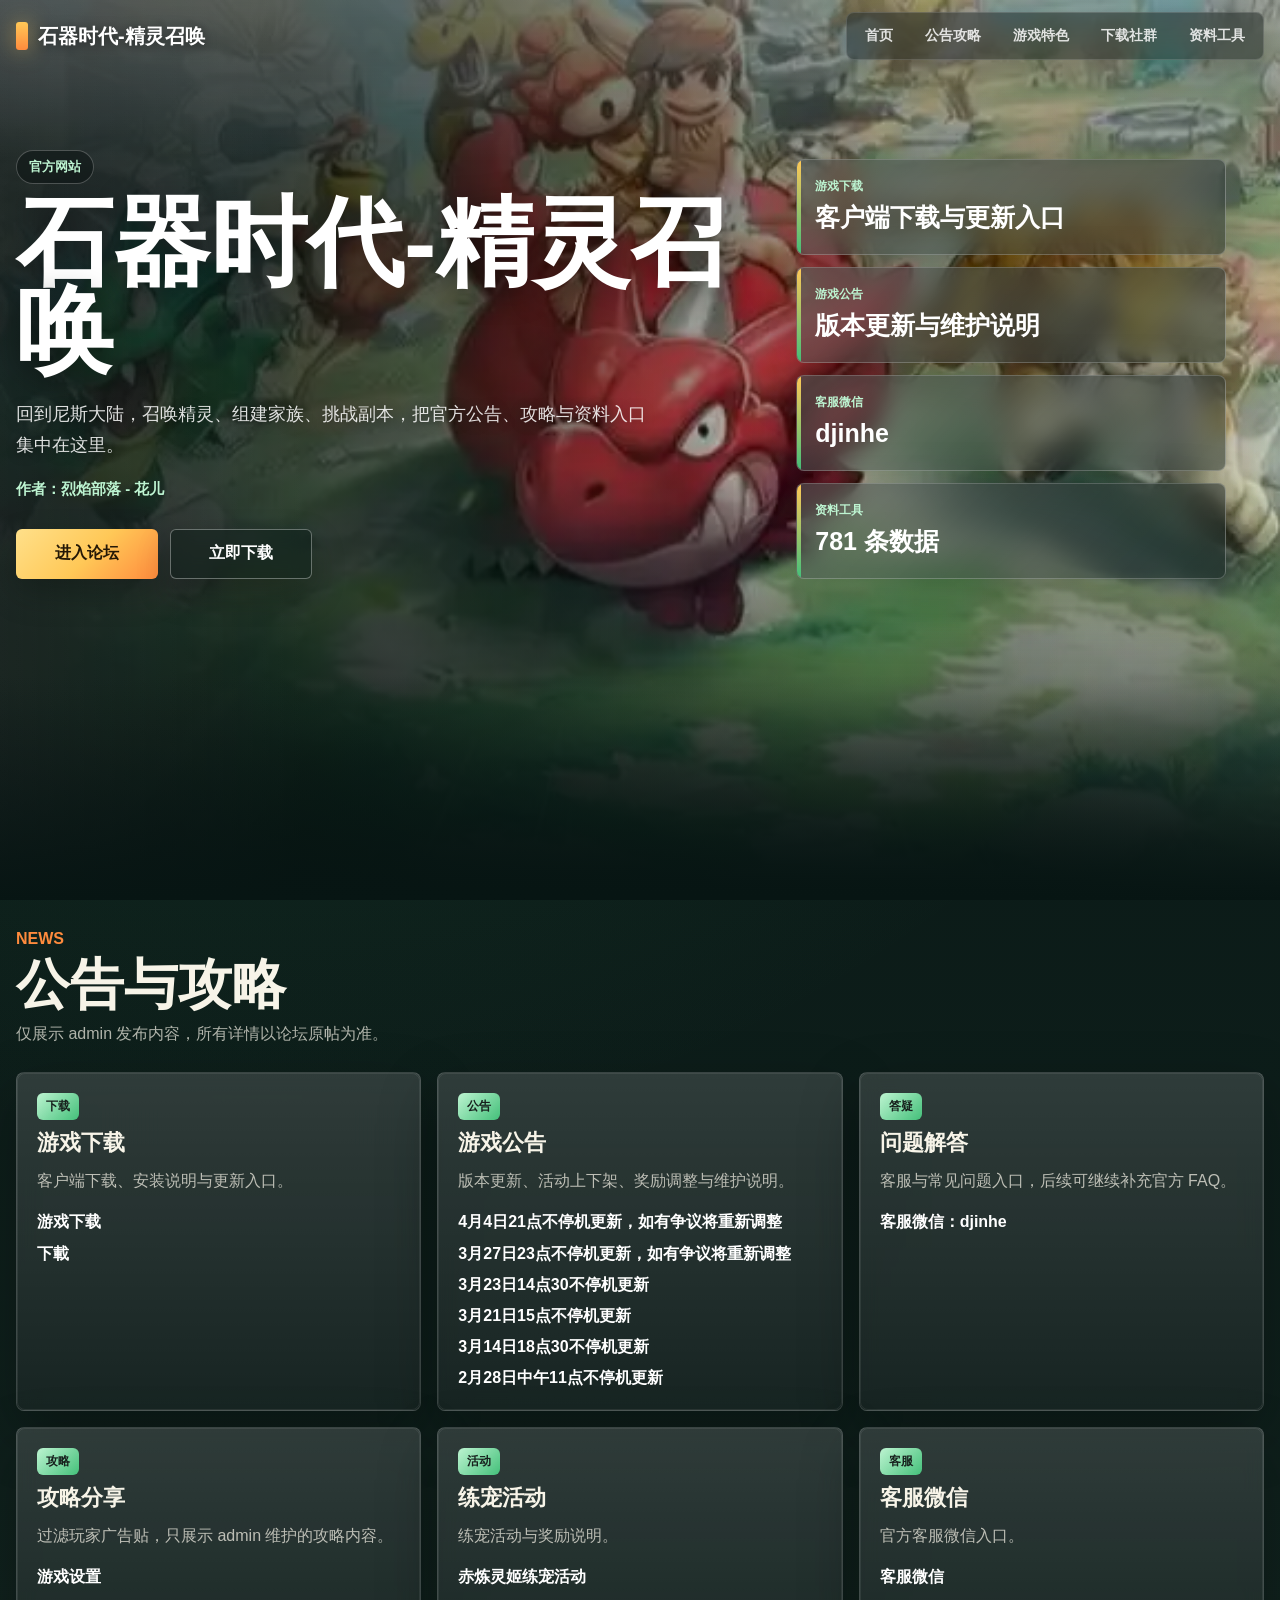
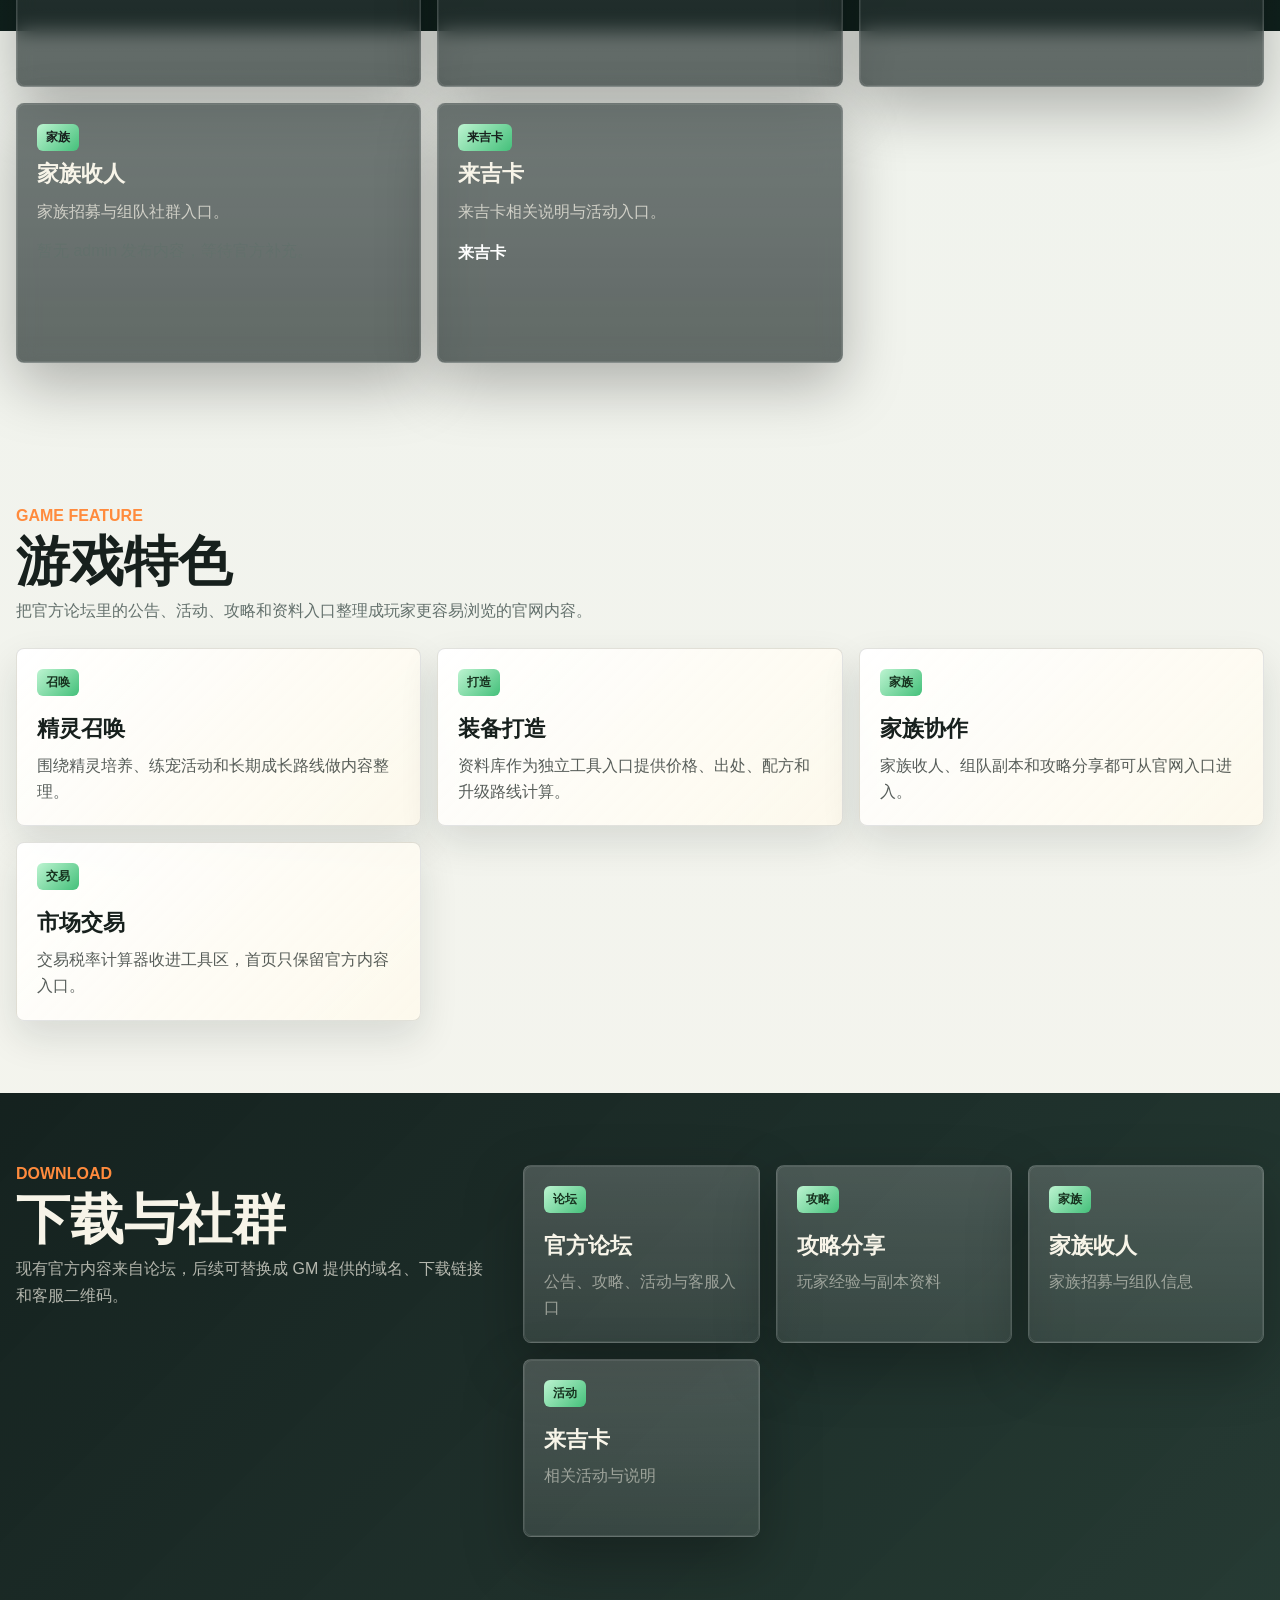
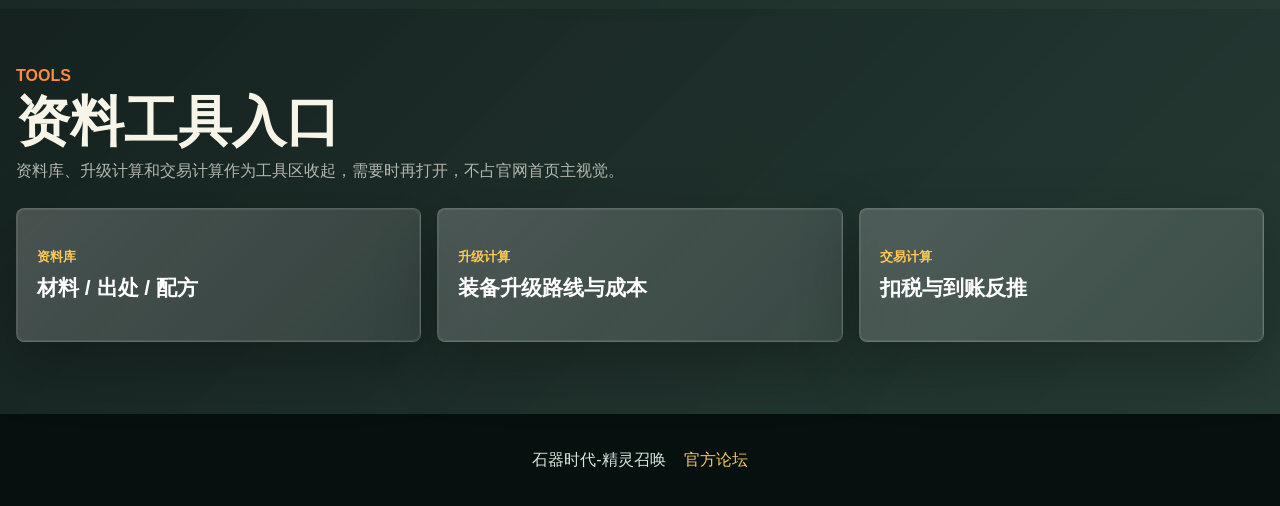
==== commit 5b27caaf: "Refresh official homepage UI" ====
--- a/index.html
+++ b/index.html
@@ -5,32 +5,33 @@
     <meta name="viewport" content="width=device-width, initial-scale=1" />
     <title>石器时代-精灵召唤</title>
     <meta name="description" content="石器时代-精灵召唤官方网站，提供公告、下载、攻略、活动、客服与资料库工具入口。" />
-    <link rel="stylesheet" href="styles.css?v=20260531-forum" />
-    <script src="app.js?v=20260531-forum" defer></script>
+    <link rel="stylesheet" href="styles.css?v=20260601-nte" />
+    <script src="app.js?v=20260601-nte" defer></script>
   </head>
   <body>
     <header class="site-hero" id="home">
       <nav class="site-nav" aria-label="主导航">
         <a class="brand-mark" href="#home">石器时代-精灵召唤</a>
         <div class="nav-links">
-          <a href="#boards">论坛板块</a>
-          <a href="#features">特色</a>
-          <a href="#download">下载</a>
+          <a href="#home">首页</a>
+          <a href="#boards">公告攻略</a>
+          <a href="#features">游戏特色</a>
+          <a href="#download">下载社群</a>
           <a href="#tools" data-open-tools>资料工具</a>
         </div>
       </nav>
 
       <div class="hero-grid">
         <div class="hero-copy">
-          <p class="eyebrow" id="heroBadge">官方资料站</p>
+          <p class="eyebrow" id="heroBadge">官方网站</p>
           <h1 id="heroTitle">石器时代-精灵召唤</h1>
-          <p id="heroBody">经典回合、精灵养成、家族协作与活动公告统一整理。</p>
+          <p id="heroBody">回到尼斯大陆，召唤精灵、组建家族、挑战副本，把官方公告、攻略与资料入口集中在这里。</p>
           <div class="credits">
             <span id="heroAuthor">作者：烈焰部落 - 花儿</span>
           </div>
           <div class="hero-actions">
             <a class="primary-action" href="https://www.djinhe.cn/" target="_blank" rel="noopener">进入论坛</a>
-            <a class="secondary-action" id="heroDownloadLink" href="https://www.djinhe.cn/forum.php?mod=forumdisplay&fid=2" target="_blank" rel="noopener">游戏下载</a>
+            <a class="secondary-action" id="heroDownloadLink" href="https://www.djinhe.cn/forum.php?mod=forumdisplay&fid=2" target="_blank" rel="noopener">立即下载</a>
           </div>
         </div>
         <div class="summary-strip" id="summaryStrip"></div>
@@ -40,8 +41,8 @@
     <main>
       <section class="official-section intro-band" id="boards">
         <div class="section-title">
-          <p>Forum</p>
-          <h2>论坛板块</h2>
+          <p>News</p>
+          <h2>公告与攻略</h2>
           <span id="siteMeta">正在载入资料...</span>
         </div>
         <div class="board-grid" id="forumBoards"></div>
@@ -49,18 +50,18 @@
 
       <section class="official-section" id="features">
         <div class="section-title">
-          <p>Game</p>
+          <p>Game Feature</p>
           <h2>游戏特色</h2>
-          <span>把论坛里真正由 admin 维护的内容整理到官网，玩家先看到官方信息。</span>
+          <span>把官方论坛里的公告、活动、攻略和资料入口整理成玩家更容易浏览的官网内容。</span>
         </div>
         <div class="feature-grid" id="featureGrid"></div>
       </section>
 
       <section class="official-section download-band" id="download">
         <div class="download-copy">
-          <p>Portal</p>
+          <p>Download</p>
           <h2>下载与社群</h2>
-          <span>现有官方内容来自论坛，官网保留直达入口，后续可替换成 GM 提供的域名、下载链接和客服二维码。</span>
+          <span>现有官方内容来自论坛，后续可替换成 GM 提供的域名、下载链接和客服二维码。</span>
         </div>
         <div class="link-grid" id="officialLinks"></div>
       </section>
--- a/styles.css
+++ b/styles.css
@@ -1,16 +1,22 @@
 :root {
-  --ink: #182230;
-  --muted: #667085;
-  --line: #d0d5dd;
-  --paper: #ffffff;
-  --mist: #f4f7f4;
-  --deep: #0d1f1e;
-  --teal: #0f766e;
-  --green: #2f6f3e;
-  --amber: #b7791f;
-  --red: #b42318;
-  --blue: #2563eb;
-  --shadow: 0 18px 42px rgba(22, 36, 32, 0.13);
+  --ink: #f7f4e8;
+  --ink-strong: #ffffff;
+  --muted: rgba(247, 244, 232, 0.72);
+  --dim: rgba(247, 244, 232, 0.5);
+  --paper: #fffdf4;
+  --paper-ink: #17201d;
+  --paper-muted: #63706c;
+  --line: rgba(255, 255, 255, 0.18);
+  --line-dark: rgba(16, 30, 26, 0.12);
+  --deep: #071513;
+  --deep-2: #0d211c;
+  --green: #44c07a;
+  --mint: #bdf4d1;
+  --amber: #ffc857;
+  --orange: #ff8b3d;
+  --red: #e9483d;
+  --blue: #4bc7ff;
+  --shadow: 0 22px 60px rgba(0, 0, 0, 0.28);
   font-family: -apple-system, BlinkMacSystemFont, "Segoe UI", "PingFang SC", "Microsoft YaHei", sans-serif;
 }
 
@@ -24,8 +30,10 @@
 
 body {
   margin: 0;
-  background: var(--mist);
   color: var(--ink);
+  background:
+    radial-gradient(circle at 20% 0%, rgba(68, 192, 122, 0.17), transparent 30%),
+    linear-gradient(180deg, #071513 0%, #10211d 44%, #f0f3ed 44%, #f7f5ee 100%);
 }
 
 a {
@@ -40,210 +48,329 @@
 }
 
 button {
-  min-height: 40px;
-  border: 1px solid var(--line);
+  min-height: 42px;
+  border: 1px solid var(--line-dark);
   border-radius: 6px;
   background: var(--paper);
-  color: var(--ink);
+  color: var(--paper-ink);
   padding: 0 14px;
   cursor: pointer;
 }
 
 button:hover {
-  border-color: var(--teal);
+  border-color: rgba(68, 192, 122, 0.68);
 }
 
 input,
 select {
   min-height: 40px;
-  border: 1px solid var(--line);
+  border: 1px solid var(--line-dark);
   border-radius: 6px;
   padding: 8px 10px;
   background: white;
+  color: var(--paper-ink);
+}
+
+.site-hero {
+  position: relative;
+  min-height: 100svh;
   color: var(--ink);
-}
-
-.site-hero {
-  min-height: min(760px, 86vh);
-  color: white;
   background-image:
-    linear-gradient(90deg, rgba(7, 18, 22, 0.95) 0%, rgba(7, 18, 22, 0.72) 38%, rgba(7, 18, 22, 0.18) 76%),
-    url("[data-uri]");
+    linear-gradient(90deg, rgba(2, 10, 10, 0.9) 0%, rgba(5, 18, 15, 0.58) 36%, rgba(5, 18, 15, 0.12) 68%),
+    linear-gradient(180deg, rgba(4, 13, 13, 0.38) 0%, rgba(4, 13, 13, 0.02) 52%, #071513 100%),
+    url("assets/hero-bg.webp");
   background-size: cover;
-  background-position: center;
+  background-position: center top;
   display: grid;
   grid-template-rows: auto 1fr;
+  overflow: hidden;
+}
+
+.site-hero::before,
+.site-hero::after {
+  content: "";
+  position: absolute;
+  inset: 0;
+  pointer-events: none;
+}
+
+.site-hero::before {
+  background:
+    linear-gradient(180deg, rgba(255, 255, 255, 0.2), transparent 18%),
+    linear-gradient(90deg, rgba(255, 255, 255, 0.08), transparent 24%, transparent 76%, rgba(255, 255, 255, 0.07));
+  mix-blend-mode: screen;
+}
+
+.site-hero::after {
+  inset: auto 0 0;
+  height: 25vh;
+  background: linear-gradient(180deg, transparent, #071513);
 }
 
 .site-nav {
-  width: min(1240px, calc(100vw - 32px));
-  margin: 0 auto;
-  min-height: 72px;
+  position: fixed;
+  top: 0;
+  left: 50%;
+  z-index: 20;
+  width: min(1280px, calc(100vw - 32px));
+  min-height: 70px;
+  transform: translateX(-50%);
   display: flex;
   align-items: center;
   justify-content: space-between;
   gap: 20px;
+  padding: 12px 0;
 }
 
 .brand-mark {
-  font-weight: 800;
+  min-height: 44px;
+  display: inline-flex;
+  align-items: center;
+  color: var(--ink-strong);
+  font-weight: 900;
   font-size: 20px;
+  text-shadow: 0 2px 12px rgba(0, 0, 0, 0.55);
+}
+
+.brand-mark::before {
+  content: "";
+  width: 12px;
+  height: 28px;
+  margin-right: 10px;
+  border-radius: 3px;
+  background: linear-gradient(180deg, var(--amber), var(--orange));
+  box-shadow: 0 0 22px rgba(255, 200, 87, 0.5);
 }
 
 .nav-links {
   display: flex;
-  gap: 6px;
+  gap: 8px;
   flex-wrap: wrap;
   justify-content: flex-end;
+  border: 1px solid rgba(255, 255, 255, 0.14);
+  border-radius: 8px;
+  padding: 6px;
+  background: rgba(5, 14, 13, 0.42);
+  backdrop-filter: blur(14px);
+  box-shadow: 0 10px 34px rgba(0, 0, 0, 0.22);
 }
 
 .nav-links a {
-  min-height: 36px;
+  min-height: 34px;
   display: inline-flex;
   align-items: center;
-  border: 1px solid rgba(255, 255, 255, 0.22);
   border-radius: 6px;
   padding: 0 12px;
-  color: rgba(255, 255, 255, 0.86);
-  background: rgba(8, 18, 20, 0.22);
+  color: rgba(255, 255, 255, 0.84);
+  font-weight: 700;
+  font-size: 14px;
+}
+
+.nav-links a:hover {
+  color: #17201d;
+  background: var(--amber);
 }
 
 .hero-grid {
-  width: min(1240px, calc(100vw - 32px));
+  position: relative;
+  z-index: 2;
+  width: min(1280px, calc(100vw - 32px));
   margin: 0 auto;
-  padding: 42px 0 72px;
-  display: grid;
-  grid-template-columns: minmax(0, 1fr) minmax(280px, 460px);
-  gap: clamp(24px, 5vw, 70px);
+  padding: 150px 0 84px;
+  display: grid;
+  grid-template-columns: minmax(0, 0.95fr) minmax(300px, 430px);
+  gap: clamp(28px, 5vw, 82px);
   align-items: end;
 }
 
+.hero-copy {
+  max-width: 760px;
+}
+
 .eyebrow {
-  margin: 0 0 12px;
-  color: #f6c76b;
-  font-size: 14px;
-  font-weight: 800;
+  width: fit-content;
+  margin: 0 0 14px;
+  border: 1px solid rgba(255, 255, 255, 0.24);
+  border-radius: 999px;
+  padding: 7px 12px;
+  color: var(--mint);
+  background: rgba(5, 14, 13, 0.42);
+  backdrop-filter: blur(10px);
+  font-size: 13px;
+  font-weight: 900;
 }
 
 .hero-copy h1 {
   margin: 0;
-  max-width: 760px;
-  font-size: clamp(42px, 7vw, 92px);
-  line-height: 0.96;
+  max-width: 800px;
+  color: var(--ink-strong);
+  font-size: clamp(46px, 7.6vw, 104px);
+  line-height: 0.92;
   letter-spacing: 0;
-}
-
-.hero-copy p {
-  max-width: 660px;
+  text-shadow: 0 7px 30px rgba(0, 0, 0, 0.42);
+}
+
+.hero-copy p:not(.eyebrow) {
+  max-width: 640px;
+  margin: 22px 0 0;
+  color: rgba(255, 255, 255, 0.86);
   font-size: 18px;
-  line-height: 1.7;
+  line-height: 1.75;
+  text-shadow: 0 2px 12px rgba(0, 0, 0, 0.45);
 }
 
 .credits {
   display: flex;
   flex-wrap: wrap;
-  gap: 8px 16px;
-  margin-top: 16px;
-  color: #e7f2ec;
+  gap: 8px 14px;
+  margin-top: 18px;
+  color: var(--mint);
   font-size: 15px;
+  font-weight: 700;
 }
 
 .hero-actions {
   display: flex;
   flex-wrap: wrap;
-  gap: 10px;
-  margin-top: 28px;
+  gap: 12px;
+  margin-top: 30px;
 }
 
 .primary-action,
 .secondary-action {
-  min-height: 46px;
-  min-width: 128px;
+  min-height: 50px;
+  min-width: 142px;
   display: inline-flex;
   align-items: center;
   justify-content: center;
   border-radius: 6px;
-  padding: 0 18px;
-  font-weight: 800;
+  padding: 0 20px;
+  font-weight: 900;
+  letter-spacing: 0;
+  box-shadow: 0 14px 34px rgba(0, 0, 0, 0.24);
 }
 
 .primary-action {
-  background: #f2b84b;
-  color: #1f1608;
+  color: #241806;
+  background: linear-gradient(135deg, #ffe08a, var(--amber) 52%, var(--orange));
 }
 
 .secondary-action {
   border: 1px solid rgba(255, 255, 255, 0.34);
-  background: rgba(255, 255, 255, 0.1);
   color: white;
+  background: rgba(8, 24, 20, 0.42);
+  backdrop-filter: blur(10px);
 }
 
 .summary-strip {
   display: grid;
-  grid-template-columns: repeat(2, minmax(0, 1fr));
-  gap: 10px;
+  grid-template-columns: 1fr;
+  gap: 12px;
 }
 
 .summary-card {
-  border: 1px solid rgba(255, 255, 255, 0.24);
+  position: relative;
+  overflow: hidden;
+  min-height: 96px;
+  border: 1px solid rgba(255, 255, 255, 0.2);
   border-radius: 8px;
-  padding: 14px;
-  background: rgba(8, 18, 20, 0.45);
-  backdrop-filter: blur(8px);
+  padding: 18px;
+  background:
+    linear-gradient(135deg, rgba(255, 255, 255, 0.18), rgba(255, 255, 255, 0.04)),
+    rgba(6, 18, 16, 0.48);
+  backdrop-filter: blur(12px);
+  box-shadow: var(--shadow);
+}
+
+.summary-card::before {
+  content: "";
+  position: absolute;
+  top: 0;
+  left: 0;
+  width: 4px;
+  height: 100%;
+  background: linear-gradient(180deg, var(--amber), var(--green));
 }
 
 .summary-card span {
   display: block;
-  color: #cae9dc;
+  color: var(--mint);
   font-size: 12px;
+  font-weight: 900;
 }
 
 .summary-card strong {
   display: block;
-  margin-top: 4px;
-  font-size: 22px;
+  margin-top: 7px;
+  color: white;
+  font-size: clamp(18px, 2.1vw, 25px);
+  line-height: 1.25;
+}
+
+main {
+  position: relative;
+  z-index: 3;
 }
 
 .official-section,
 .database-shell {
-  width: min(1240px, calc(100vw - 32px));
+  width: min(1280px, calc(100vw - 32px));
   margin: 0 auto;
-  padding: 58px 0;
+  padding: 72px 0;
 }
 
 .intro-band {
-  padding-top: 42px;
+  margin-top: -42px;
 }
 
 .section-title,
-.database-head {
-  display: grid;
-  gap: 6px;
-  margin-bottom: 18px;
+.database-head,
+.download-copy {
+  display: grid;
+  gap: 8px;
+  margin-bottom: 24px;
 }
 
 .section-title p,
-database-head p,
+.database-head p,
 .download-copy p {
   margin: 0;
-  color: var(--amber);
-  font-weight: 800;
+  color: var(--orange);
+  font-weight: 900;
+  text-transform: uppercase;
 }
 
 .section-title h2,
 .database-head h2,
 .download-copy h2 {
   margin: 0;
-  font-size: clamp(28px, 4vw, 46px);
-  line-height: 1.1;
+  color: var(--paper-ink);
+  font-size: clamp(30px, 4.2vw, 56px);
+  line-height: 1.05;
   letter-spacing: 0;
 }
 
 .section-title span,
 .database-head span,
 .download-copy span {
-  color: var(--muted);
+  max-width: 760px;
+  color: var(--paper-muted);
   line-height: 1.7;
+}
+
+.intro-band .section-title h2,
+.intro-band .section-title span,
+.download-band .download-copy h2,
+.download-band .download-copy span,
+.tools-gateway .section-title h2,
+.tools-gateway .section-title span {
+  color: var(--ink);
+}
+
+.intro-band .section-title span,
+.download-band .download-copy span,
+.tools-gateway .section-title span {
+  color: rgba(247, 244, 232, 0.7);
 }
 
 .board-grid,
@@ -251,119 +378,188 @@
 .link-grid {
   display: grid;
   grid-template-columns: repeat(3, minmax(0, 1fr));
-  gap: 14px;
+  gap: 16px;
 }
 
 .board-card,
 .feature-card,
-.link-card {
-  min-height: 156px;
-  border: 1px solid var(--line);
+.link-card,
+.tool-entry {
+  position: relative;
+  overflow: hidden;
   border-radius: 8px;
-  background: var(--paper);
+}
+
+.board-card {
+  min-height: 260px;
+  border: 1px solid rgba(255, 255, 255, 0.15);
+  padding: 20px;
+  display: grid;
+  align-content: start;
+  gap: 12px;
+  color: var(--ink);
+  background:
+    linear-gradient(180deg, rgba(255, 255, 255, 0.16), rgba(255, 255, 255, 0.06)),
+    rgba(7, 21, 19, 0.66);
+  backdrop-filter: blur(10px);
   box-shadow: var(--shadow);
-  padding: 18px;
-  display: grid;
-  align-content: start;
-  gap: 10px;
-}
-
-.board-card {
-  min-height: 230px;
-}
-
-.feature-card {
-  min-height: 184px;
+}
+
+.board-card::after,
+.feature-card::after,
+.link-card::after,
+.tool-entry::after {
+  content: "";
+  position: absolute;
+  inset: 0;
+  border: 1px solid rgba(255, 255, 255, 0.08);
+  border-radius: inherit;
+  pointer-events: none;
 }
 
 .badge {
   width: fit-content;
-  min-height: 28px;
+  min-height: 27px;
   display: inline-flex;
   align-items: center;
   border-radius: 6px;
   padding: 0 9px;
-  color: white;
-  background: var(--green);
+  color: #17201d;
+  background: linear-gradient(135deg, var(--mint), var(--green));
   font-size: 12px;
-  font-weight: 800;
+  font-weight: 900;
 }
 
 .board-card h3,
 .feature-card h3,
 .link-card h3 {
-  margin: 0;
-  font-size: 20px;
+  margin: 10px 0 0;
+  color: inherit;
+  font-size: 22px;
+  line-height: 1.2;
 }
 
 .board-card p,
 .feature-card p,
 .link-card p {
   margin: 0;
-  color: var(--muted);
+  color: currentColor;
+  opacity: 0.72;
   line-height: 1.65;
 }
 
 .post-list {
   display: grid;
-  gap: 7px;
+  gap: 8px;
   margin-top: 4px;
 }
 
 .post-list a {
   display: block;
-  color: #0f5f58;
-  font-weight: 700;
+  color: #ffffff;
+  font-weight: 800;
   line-height: 1.45;
 }
 
+.post-list a:hover {
+  color: var(--amber);
+}
+
+.feature-card,
+.link-card {
+  min-height: 178px;
+  border: 1px solid var(--line-dark);
+  padding: 20px;
+  display: grid;
+  align-content: start;
+  gap: 10px;
+  color: var(--paper-ink);
+  background:
+    linear-gradient(135deg, rgba(255, 255, 255, 0.96), rgba(255, 250, 236, 0.82));
+  box-shadow: 0 16px 38px rgba(19, 33, 29, 0.12);
+}
+
+.feature-card .badge,
+.link-card .badge {
+  color: #17321f;
+}
+
+.download-band,
 .tools-gateway {
-  padding-top: 18px;
+  width: 100%;
+  max-width: none;
+  padding-left: max(16px, calc((100vw - 1280px) / 2));
+  padding-right: max(16px, calc((100vw - 1280px) / 2));
+  background:
+    linear-gradient(135deg, rgba(7, 21, 19, 0.94), rgba(17, 39, 33, 0.9)),
+    linear-gradient(90deg, rgba(255, 200, 87, 0.09), rgba(68, 192, 122, 0.09));
+}
+
+.download-band {
+  display: grid;
+  grid-template-columns: minmax(260px, 0.78fr) minmax(0, 1.22fr);
+  gap: 34px;
+  align-items: start;
+}
+
+.download-band .link-card {
+  color: var(--ink);
+  border-color: rgba(255, 255, 255, 0.15);
+  background:
+    linear-gradient(180deg, rgba(255, 255, 255, 0.15), rgba(255, 255, 255, 0.05)),
+    rgba(255, 255, 255, 0.06);
+  box-shadow: var(--shadow);
+}
+
+.download-band .link-card p {
+  color: rgba(247, 244, 232, 0.72);
+}
+
+.tools-gateway {
+  padding-top: 58px;
 }
 
 .tool-entry-grid {
   display: grid;
   grid-template-columns: repeat(3, minmax(0, 1fr));
-  gap: 14px;
+  gap: 16px;
 }
 
 .tool-entry {
-  min-height: 128px;
+  min-height: 134px;
   display: grid;
   align-content: center;
   justify-items: start;
   gap: 8px;
-  border-radius: 8px;
-  padding: 18px;
+  border: 1px solid rgba(255, 255, 255, 0.16);
+  padding: 20px;
   text-align: left;
+  color: var(--ink);
+  background:
+    linear-gradient(135deg, rgba(255, 255, 255, 0.16), rgba(255, 255, 255, 0.05)),
+    rgba(255, 255, 255, 0.06);
   box-shadow: var(--shadow);
 }
 
+.tool-entry:hover {
+  border-color: rgba(255, 200, 87, 0.68);
+  transform: translateY(-1px);
+}
+
 .tool-entry span {
-  color: var(--muted);
+  color: var(--amber);
   font-size: 13px;
+  font-weight: 900;
 }
 
 .tool-entry strong {
-  color: var(--ink);
-  font-size: 20px;
-}
-
-.link-card {
-  min-height: 132px;
-}
-
-.download-band {
-  display: grid;
-  grid-template-columns: minmax(240px, 0.82fr) minmax(0, 1.18fr);
-  gap: 28px;
-  align-items: start;
-  border-top: 1px solid var(--line);
-  border-bottom: 1px solid var(--line);
+  color: white;
+  font-size: 21px;
 }
 
 .database-shell {
-  padding-top: 54px;
+  color: var(--paper-ink);
+  padding-top: 58px;
 }
 
 .database-shell.is-hidden {
@@ -372,22 +568,23 @@
 
 .ghost-button {
   width: fit-content;
-  border-color: #a7d5ca;
-  color: var(--teal);
-  background: #e8f6f2;
+  border-color: rgba(68, 192, 122, 0.5);
+  color: #087257;
+  background: #e8f7ef;
+  font-weight: 800;
 }
 
 .search-band,
 .view {
   background: var(--paper);
-  border: 1px solid var(--line);
+  border: 1px solid var(--line-dark);
   border-radius: 8px;
-  box-shadow: var(--shadow);
+  box-shadow: 0 18px 42px rgba(21, 34, 30, 0.12);
 }
 
 .search-band {
   position: sticky;
-  top: 0;
+  top: 84px;
   z-index: 5;
   padding: 12px;
   margin-bottom: 14px;
@@ -400,10 +597,10 @@
 }
 
 .search-row button {
-  background: var(--teal);
-  border-color: var(--teal);
+  min-width: 96px;
+  border-color: #18835e;
   color: white;
-  min-width: 96px;
+  background: #18835e;
 }
 
 .tabs {
@@ -414,9 +611,9 @@
 }
 
 .tab.active {
-  border-color: #a7d5ca;
-  background: #e8f6f2;
-  color: var(--teal);
+  border-color: rgba(68, 192, 122, 0.45);
+  color: #0c704f;
+  background: #e8f7ef;
 }
 
 .view {
@@ -433,9 +630,9 @@
   justify-content: space-between;
   gap: 16px;
   align-items: center;
-  min-height: 62px;
-  padding: 12px 14px;
-  border-bottom: 1px solid var(--line);
+  min-height: 64px;
+  padding: 13px 16px;
+  border-bottom: 1px solid var(--line-dark);
 }
 
 .section-head h2 {
@@ -444,7 +641,7 @@
 }
 
 .section-head span {
-  color: var(--muted);
+  color: var(--paper-muted);
 }
 
 .inline-form {
@@ -452,7 +649,7 @@
   gap: 10px;
   flex-wrap: wrap;
   align-items: center;
-  color: var(--muted);
+  color: var(--paper-muted);
   font-size: 13px;
 }
 
@@ -476,7 +673,7 @@
 th,
 td {
   padding: 10px 12px;
-  border-bottom: 1px solid var(--line);
+  border-bottom: 1px solid var(--line-dark);
   text-align: left;
   vertical-align: top;
   white-space: nowrap;
@@ -485,13 +682,13 @@
 th {
   position: sticky;
   top: 0;
-  background: #edf3f0;
   z-index: 2;
+  background: #edf4ef;
 }
 
 td.wrap {
+  min-width: 220px;
   white-space: normal;
-  min-width: 220px;
 }
 
 .source-grid,
@@ -504,9 +701,9 @@
 
 .source-card,
 .info-card {
-  border: 1px solid var(--line);
+  border: 1px solid var(--line-dark);
   border-radius: 8px;
-  background: #fbfcfb;
+  background: #fbfcf8;
   padding: 12px;
 }
 
@@ -523,11 +720,11 @@
 }
 
 .chip {
-  border: 1px solid #a7d5ca;
-  background: #e8f6f2;
-  color: #075b53;
+  border: 1px solid rgba(68, 192, 122, 0.42);
   border-radius: 999px;
   padding: 4px 8px;
+  color: #0f6a4c;
+  background: #e8f7ef;
   font-size: 12px;
 }
 
@@ -539,7 +736,7 @@
 }
 
 .metric {
-  border: 1px solid var(--line);
+  border: 1px solid var(--line-dark);
   border-radius: 8px;
   background: white;
   padding: 8px;
@@ -547,12 +744,12 @@
 
 .metric span {
   display: block;
-  color: var(--muted);
+  color: var(--paper-muted);
   font-size: 12px;
 }
 
 .metric strong {
-  color: var(--teal);
+  color: #0c704f;
 }
 
 .materials-list {
@@ -565,12 +762,12 @@
   display: flex;
   justify-content: space-between;
   gap: 12px;
-  border-top: 1px solid var(--line);
+  border-top: 1px solid var(--line-dark);
   padding: 8px 0;
 }
 
 .muted {
-  color: var(--muted);
+  color: var(--paper-muted);
 }
 
 .tool-grid {
@@ -581,9 +778,9 @@
 }
 
 .tool-panel {
-  border: 1px solid var(--line);
+  border: 1px solid var(--line-dark);
   border-radius: 8px;
-  background: #fbfcfb;
+  background: #fbfcf8;
   padding: 14px;
 }
 
@@ -596,7 +793,7 @@
   display: grid;
   grid-template-columns: repeat(2, minmax(0, 1fr));
   gap: 10px;
-  color: var(--muted);
+  color: var(--paper-muted);
   font-size: 13px;
 }
 
@@ -613,7 +810,7 @@
 }
 
 .result-box {
-  border: 1px solid var(--line);
+  border: 1px solid var(--line-dark);
   border-radius: 8px;
   background: white;
   padding: 10px;
@@ -621,39 +818,39 @@
 
 .result-box span {
   display: block;
-  color: var(--muted);
+  color: var(--paper-muted);
   font-size: 12px;
 }
 
 .result-box strong {
   display: block;
   margin-top: 4px;
-  color: var(--teal);
+  color: #0c704f;
   font-size: 18px;
   word-break: break-word;
 }
 
 .empty {
   padding: 22px;
-  color: var(--muted);
+  color: var(--paper-muted);
 }
 
 .site-footer {
-  min-height: 90px;
+  min-height: 92px;
   display: flex;
   justify-content: center;
   align-items: center;
   gap: 18px;
   padding: 24px;
-  color: #d4dfd9;
-  background: var(--deep);
+  color: #d8e6dc;
+  background: #06100f;
 }
 
 .site-footer a {
-  color: #f2c66d;
-}
-
-@media (max-width: 920px) {
+  color: var(--amber);
+}
+
+@media (max-width: 980px) {
   .hero-grid,
   .download-band {
     grid-template-columns: 1fr;
@@ -666,22 +863,44 @@
   .tool-entry-grid {
     grid-template-columns: repeat(2, minmax(0, 1fr));
   }
-}
-
-@media (max-width: 680px) {
+
+  .summary-strip {
+    max-width: 640px;
+  }
+}
+
+@media (max-width: 720px) {
   .site-hero {
-    min-height: 720px;
-    background-position: center right;
+    min-height: 820px;
+    background-position: 56% top;
   }
 
   .site-nav {
+    position: absolute;
     align-items: flex-start;
     flex-direction: column;
-    padding: 16px 0 0;
+    width: min(100vw - 24px, 1280px);
+    min-height: 0;
+    padding-top: 14px;
+  }
+
+  .nav-links {
+    width: 100%;
+    justify-content: flex-start;
+  }
+
+  .nav-links a {
+    font-size: 13px;
+    padding: 0 9px;
   }
 
   .hero-grid {
-    padding: 24px 0 48px;
+    width: min(100vw - 24px, 1280px);
+    padding: 188px 0 56px;
+  }
+
+  .hero-copy p:not(.eyebrow) {
+    font-size: 16px;
   }
 
   .summary-strip,
@@ -697,15 +916,26 @@
     grid-template-columns: 1fr;
   }
 
+  .official-section,
+  .database-shell {
+    width: min(100vw - 24px, 1280px);
+    padding: 50px 0;
+  }
+
+  .download-band,
+  .tools-gateway {
+    width: 100%;
+    padding-left: 12px;
+    padding-right: 12px;
+  }
+
   .section-head {
     align-items: flex-start;
     flex-direction: column;
   }
 
-  .official-section,
-  .database-shell {
-    width: min(100vw - 24px, 1240px);
-    padding: 42px 0;
+  .search-band {
+    top: 0;
   }
 
   th,
